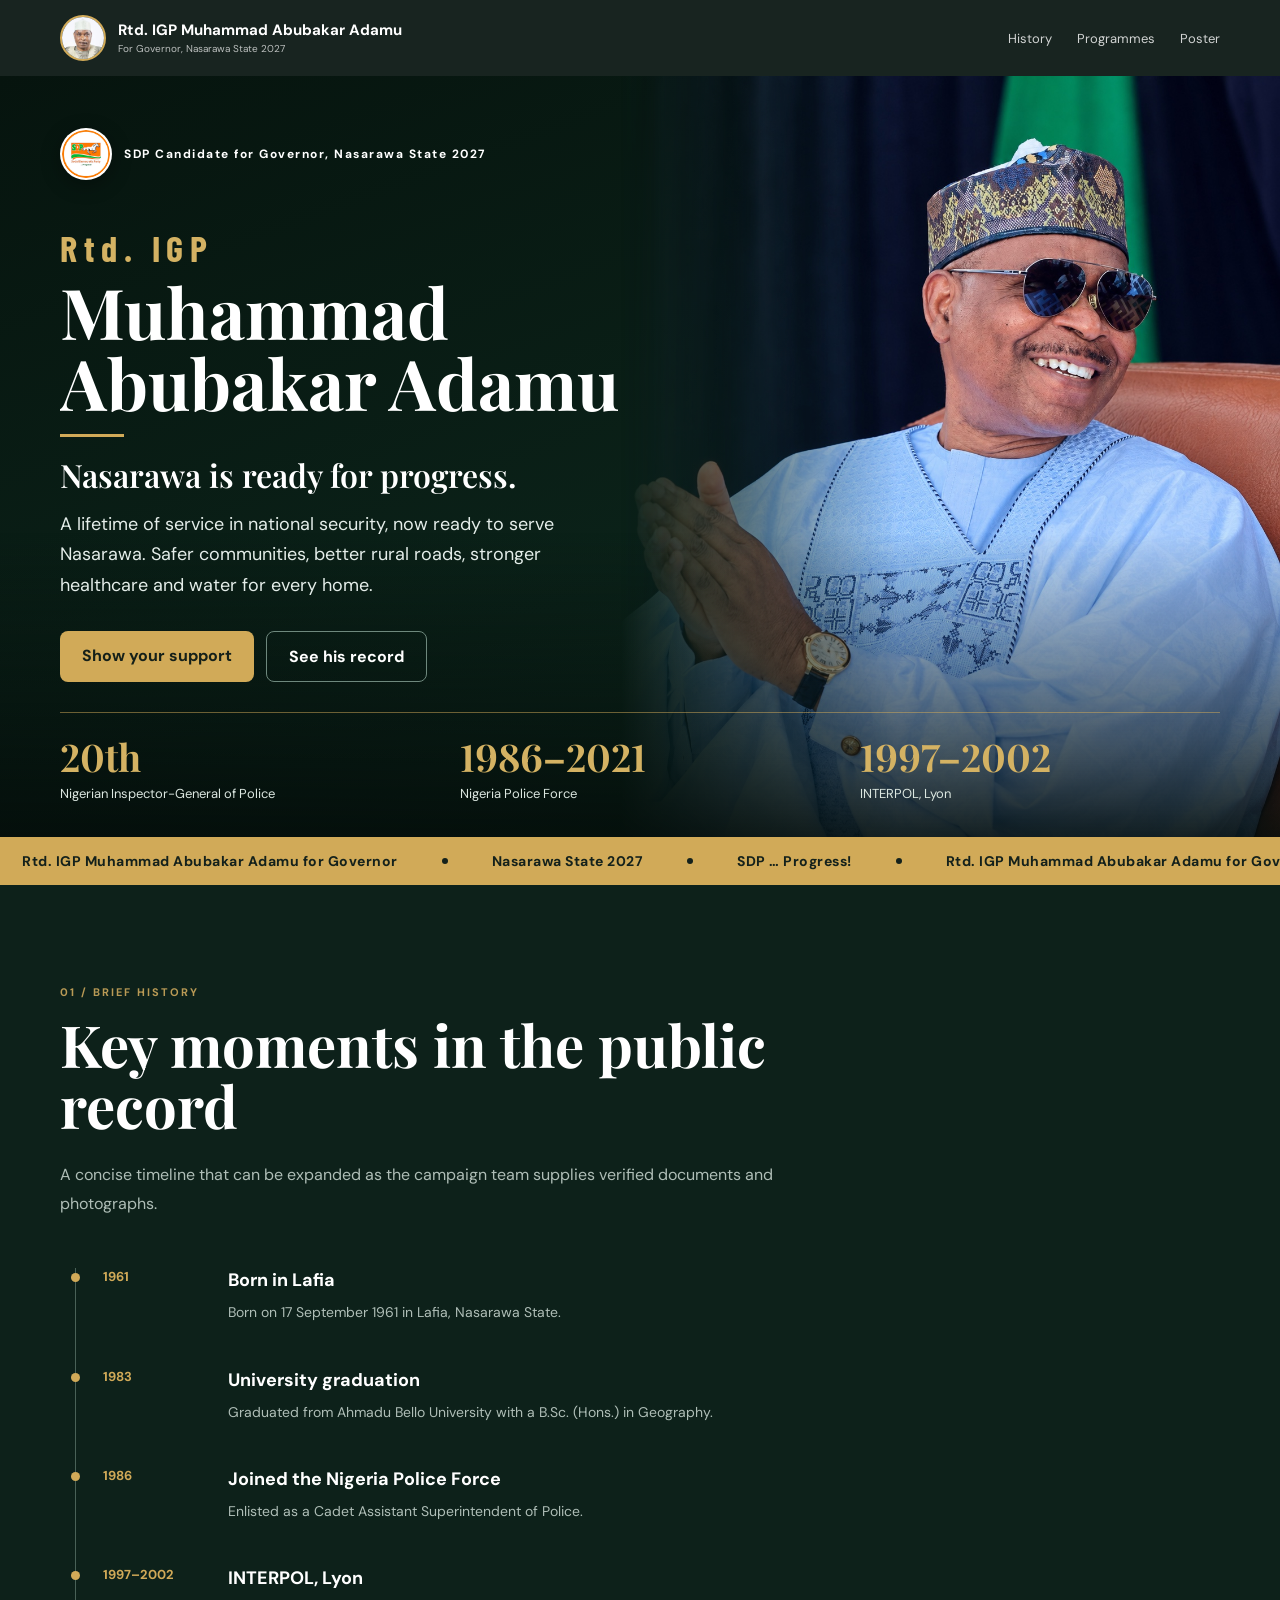
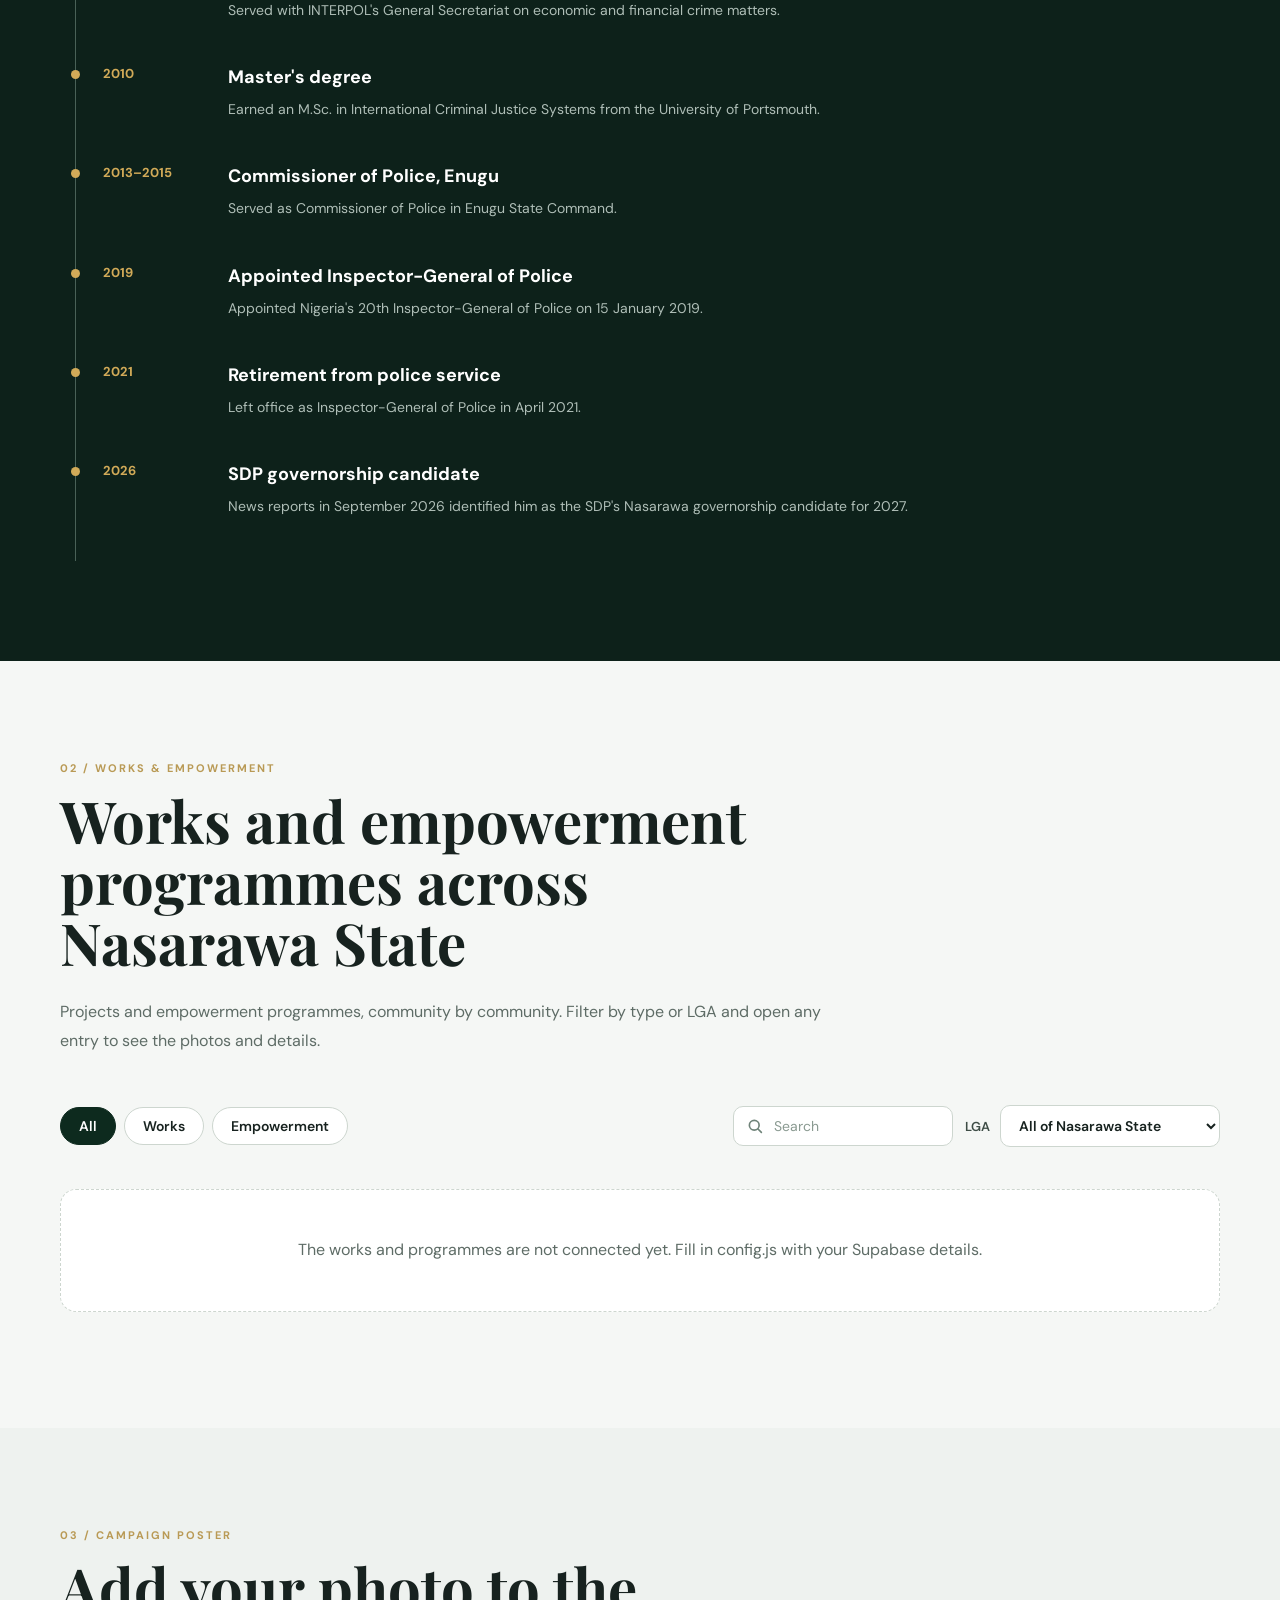
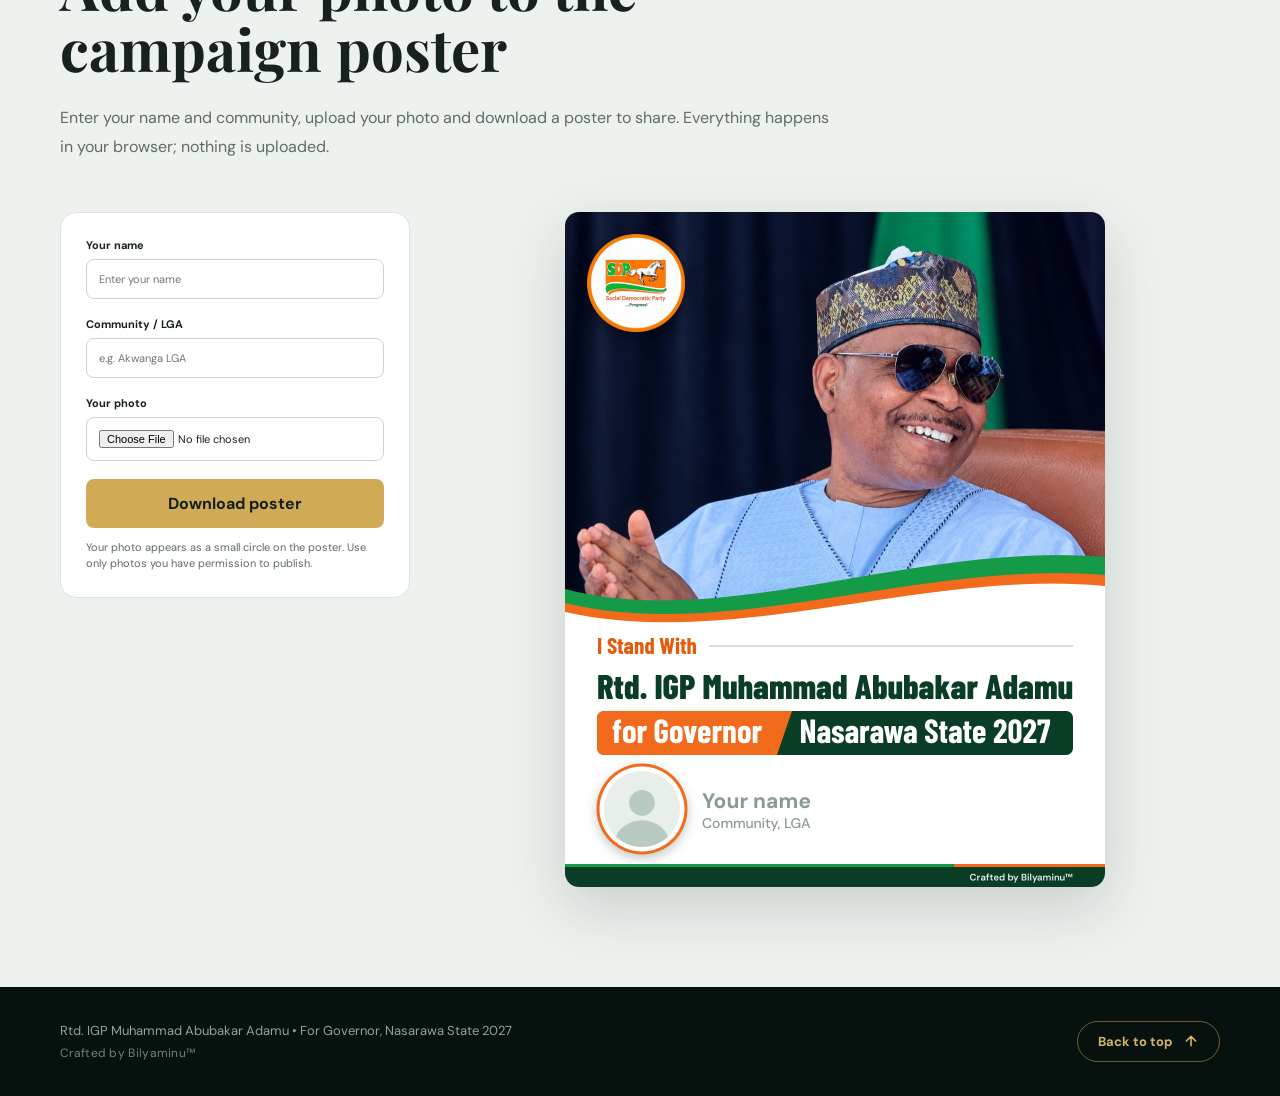
==== public/index.html @ 1c86841a "Build Campaign website for rtd. igp M.A Adamu" ====
<!doctype html>
<html lang="en">
<head>
  <meta charset="utf-8">
  <meta name="viewport" content="width=device-width,initial-scale=1">
  <meta name="description" content="Rtd. IGP Muhammad Abubakar Adamu, former Inspector-General of Police, is the Social Democratic Party's candidate for Governor of Nasarawa State in 2027.">
  <meta name="theme-color" content="#0a1713">
  <title>Rtd. IGP Muhammad Abubakar Adamu | For Governor, Nasarawa 2027</title>
  <link rel="icon" href="favicon.ico" sizes="any">
  <link rel="icon" type="image/png" sizes="32x32" href="favicon-32.png">
  <link rel="icon" type="image/png" sizes="16x16" href="favicon-16.png">
  <link rel="icon" type="image/png" sizes="192x192" href="favicon-192.png">
  <link rel="apple-touch-icon" href="apple-touch-icon.png">
  <script src="js-flag.js?v=20260921b"></script>
  <link rel="stylesheet" href="styles.css?v=20260921b">
</head>
<body id="top">
  <header class="topbar">
    <div class="container nav">
      <a class="brand" href="#home">
        <img class="brand-logo" src="brand-avatar.jpg" alt="Rtd. IGP Muhammad Abubakar Adamu" width="46" height="46">
        <span>Rtd. IGP Muhammad Abubakar Adamu<small>For Governor, Nasarawa State 2027</small></span>
      </a>
      <button class="menu" type="button" aria-label="Open menu" aria-expanded="false">☰</button>
      <nav>
        <a href="#timeline">History</a>
        <a href="#programmes">Programmes</a>
        <a href="#studio">Poster</a>
      </nav>
    </div>
  </header>

  <main id="home">
    <section class="hero">
      <div class="container hero-grid">
        <div class="hero-copy">
          <div class="hero-party"><img src="sdp-logo.png" alt="SDP"> <span>SDP Candidate for Governor, Nasarawa State 2027</span></div>
          <h1 aria-label="Rtd. IGP Muhammad Abubakar Adamu">
            <span class="line" aria-hidden="true"><span class="rank">Rtd. IGP</span></span>
            <span class="line" aria-hidden="true"><span>Muhammad</span></span>
            <span class="line" aria-hidden="true"><span>Abubakar Adamu</span></span>
          </h1>
          <p class="hero-slogan">Nasarawa is ready for progress.</p>
          <p class="hero-lead">A lifetime of service in national security, now ready to serve Nasarawa. Safer communities, better rural roads, stronger healthcare and water for every home.</p>
          <div class="hero-actions">
            <a class="btn primary" href="#studio">Show your support</a>
            <a class="btn ghost" href="#timeline">See his record</a>
          </div>
        </div>
      </div>
      <div class="container">
        <aside class="hero-stats" aria-label="Career at a glance">
          <div><b>20th</b><span>Nigerian Inspector-General of Police</span></div>
          <div><b>1986–2021</b><span>Nigeria Police Force</span></div>
          <div><b>1997–2002</b><span>INTERPOL, Lyon</span></div>
        </aside>
      </div>
    </section>

    <section class="ticker" aria-label="Campaign banner">
      <div class="ticker-track">
        <div class="ticker-group">
          <span>Rtd. IGP Muhammad Abubakar Adamu for Governor</span>
          <span>Nasarawa State 2027</span>
          <span>SDP … Progress!</span>
        </div>
      </div>
    </section>

    <section id="timeline" class="section dark">
      <div class="container">
        <div class="section-kicker reveal">01 / BRIEF HISTORY</div>
        <div class="section-head reveal">
          <h2>Key moments in the public record</h2>
          <p>A concise timeline that can be expanded as the campaign team supplies verified documents and photographs.</p>
        </div>
        <div class="timeline">
          <article class="reveal"><b>1961</b><div><h3>Born in Lafia</h3><p>Born on 17 September 1961 in Lafia, Nasarawa State.</p></div></article>
          <article class="reveal"><b>1983</b><div><h3>University graduation</h3><p>Graduated from Ahmadu Bello University with a B.Sc. (Hons.) in Geography.</p></div></article>
          <article class="reveal"><b>1986</b><div><h3>Joined the Nigeria Police Force</h3><p>Enlisted as a Cadet Assistant Superintendent of Police.</p></div></article>
          <article class="reveal"><b>1997–2002</b><div><h3>INTERPOL, Lyon</h3><p>Served with INTERPOL's General Secretariat on economic and financial crime matters.</p></div></article>
          <article class="reveal"><b>2010</b><div><h3>Master's degree</h3><p>Earned an M.Sc. in International Criminal Justice Systems from the University of Portsmouth.</p></div></article>
          <article class="reveal"><b>2013–2015</b><div><h3>Commissioner of Police, Enugu</h3><p>Served as Commissioner of Police in Enugu State Command.</p></div></article>
          <article class="reveal"><b>2019</b><div><h3>Appointed Inspector-General of Police</h3><p>Appointed Nigeria's 20th Inspector-General of Police on 15 January 2019.</p></div></article>
          <article class="reveal"><b>2021</b><div><h3>Retirement from police service</h3><p>Left office as Inspector-General of Police in April 2021.</p></div></article>
          <article class="reveal"><b>2026</b><div><h3>SDP governorship candidate</h3><p>News reports in September 2026 identified him as the SDP's Nasarawa governorship candidate for 2027.</p></div></article>
        </div>
      </div>
    </section>

    <section id="programmes" class="section">
      <div class="container">
        <div class="section-kicker reveal">02 / WORKS &amp; EMPOWERMENT</div>
        <div class="section-head reveal">
          <h2>Works and empowerment programmes across Nasarawa State</h2>
          <p>Projects and empowerment programmes, community by community. Filter by type or LGA and open any entry to see the photos and details.</p>
        </div>

        <div class="prog-summary" id="progSummary" hidden>
          <div><b data-count="0" id="sumTotal">0</b><span>Works and programmes</span></div>
          <div><b data-count="0" id="sumLgas">0</b><span>LGAs reached, of 13</span></div>
          <div id="sumPeopleWrap"><b data-count="0" id="sumPeople">0</b><span>Beneficiaries</span></div>
        </div>

        <div class="prog-toolbar" id="progToolbar">
          <div class="chips" role="group" aria-label="Filter by type">
            <button type="button" class="chip" data-type="" aria-pressed="true">All</button>
            <button type="button" class="chip" data-type="work" aria-pressed="false">Works</button>
            <button type="button" class="chip" data-type="empowerment" aria-pressed="false">Empowerment</button>
          </div>
          <div class="prog-filters">
            <label class="prog-search">
              <span class="sr-only">Search works and programmes</span>
              <svg viewBox="0 0 24 24" width="18" height="18" aria-hidden="true" focusable="false"><circle cx="11" cy="11" r="6.5" fill="none" stroke="currentColor" stroke-width="2.2"/><path d="M16 16l4.5 4.5" stroke="currentColor" stroke-width="2.2" stroke-linecap="round"/></svg>
              <input type="search" id="progSearch" placeholder="Search" maxlength="60" autocomplete="off">
            </label>
            <label class="lga-filter">LGA
              <select id="progLga"><option value="">All of Nasarawa State</option></select>
            </label>
          </div>
        </div>
        <p class="prog-count" id="progCount" aria-live="polite"></p>

        <div class="prog-grid" id="progGrid" aria-live="polite"></div>
        <p class="prog-empty" id="progEmpty" hidden></p>
        <nav class="pager" id="progPager" aria-label="Pages of works and programmes" hidden></nav>
      </div>
    </section>

    <dialog id="progDialog" class="prog-dialog" aria-labelledby="dlgTitle">
      <div class="dlg-topbar">
        <button type="button" class="dlg-close" id="dlgClose" aria-label="Close">
          <svg viewBox="0 0 24 24" width="18" height="18" aria-hidden="true" focusable="false"><path d="M6 6l12 12M18 6L6 18" fill="none" stroke="currentColor" stroke-width="2.4" stroke-linecap="round"/></svg>
        </button>
      </div>
      <div class="dlg-body">
        <div class="dlg-gallery" id="dlgGallery">
          <div class="dlg-stage" id="dlgStage">
            <img class="dlg-bg" id="dlgBg" alt="" aria-hidden="true">
            <img class="dlg-main" id="dlgMain" alt="">
            <button type="button" class="dlg-nav dlg-prev" id="dlgPrev" aria-label="Previous photo">
              <svg viewBox="0 0 24 24" width="20" height="20" aria-hidden="true" focusable="false"><path d="M15 5l-7 7 7 7" fill="none" stroke="currentColor" stroke-width="2.4" stroke-linecap="round" stroke-linejoin="round"/></svg>
            </button>
            <button type="button" class="dlg-nav dlg-next" id="dlgNext" aria-label="Next photo">
              <svg viewBox="0 0 24 24" width="20" height="20" aria-hidden="true" focusable="false"><path d="M9 5l7 7-7 7" fill="none" stroke="currentColor" stroke-width="2.4" stroke-linecap="round" stroke-linejoin="round"/></svg>
            </button>
            <span class="dlg-count" id="dlgCount"></span>
          </div>
          <div class="dlg-thumbs" id="dlgThumbs"></div>
        </div>
        <div class="dlg-info">
          <div class="dlg-scroll">
            <div class="dlg-badges" id="dlgBadges"></div>
            <h3 id="dlgTitle"></h3>
            <dl class="dlg-facts" id="dlgFacts"></dl>
            <div class="dlg-desc" id="dlgDesc"></div>
          </div>
          <div class="dlg-foot" id="dlgFoot" hidden>
            <a class="btn dark" id="dlgSource" href="#" target="_blank" rel="noopener noreferrer">View reference</a>
          </div>
        </div>
      </div>
    </dialog>

    <section id="studio" class="section studio">
      <div class="container">
        <div class="section-kicker reveal">03 / CAMPAIGN POSTER</div>
        <div class="section-head reveal">
          <h2>Add your photo to the campaign poster</h2>
          <p>Enter your name and community, upload your photo and download a poster to share. Everything happens in your browser; nothing is uploaded.</p>
        </div>
        <div class="studio-grid">
          <div class="studio-controls reveal">
            <label for="supporterName">Your name<input id="supporterName" maxlength="40" placeholder="Enter your name" autocomplete="name"></label>
            <label for="supporterArea">Community / LGA<input id="supporterArea" maxlength="40" placeholder="e.g. Akwanga LGA"></label>
            <label for="supporterPhoto">Your photo<input id="supporterPhoto" type="file" accept="image/*"></label>
            <button id="downloadCard" class="btn primary full" type="button">Download poster</button>
            <p class="tiny">Your photo appears as a small circle on the poster. Use only photos you have permission to publish.</p>
          </div>
          <div class="canvas-shell reveal"><canvas id="poster" width="1080" height="1350" role="img" aria-label="Campaign poster preview for Rtd. IGP Muhammad Abubakar Adamu, for Governor Nasarawa State 2027"></canvas></div>
        </div>
      </div>
    </section>
  </main>

  <footer class="site-footer">
    <div class="container footer-inner">
      <div class="footer-text">
        <p>Rtd. IGP Muhammad Abubakar Adamu • For Governor, Nasarawa State 2027</p>
        <p class="credit">Crafted by Bilyaminu™</p>
      </div>
      <a class="to-top" href="#top">
        <span>Back to top</span>
        <svg viewBox="0 0 24 24" width="16" height="16" aria-hidden="true" focusable="false"><path d="M12 19V5M5 12l7-7 7 7" fill="none" stroke="currentColor" stroke-width="2.4" stroke-linecap="round" stroke-linejoin="round"/></svg>
      </a>
    </div>
  </footer>
  <script src="poster-assets.js?v=20260921b"></script>
  <script src="script.js?v=20260921b"></script>
  <script src="config.js"></script>
  <script src="vendor/supabase.js?v=2116"></script>
  <script src="site-data.js?v=20260921b"></script>
  <script src="db.js?v=20260921b"></script>
  <script src="programmes.js?v=20260921b"></script>
</body>
</html>
---- public/styles.css ----
/* Fonts (self-hosted so the site and the poster canvas work offline) */
@font-face{font-family:"DM Sans";font-style:normal;font-weight:400;font-display:swap;src:url(fonts/dm-sans-latin-400-normal.woff2) format("woff2")}
@font-face{font-family:"DM Sans";font-style:normal;font-weight:500;font-display:swap;src:url(fonts/dm-sans-latin-500-normal.woff2) format("woff2")}
@font-face{font-family:"DM Sans";font-style:normal;font-weight:600;font-display:swap;src:url(fonts/dm-sans-latin-600-normal.woff2) format("woff2")}
@font-face{font-family:"DM Sans";font-style:normal;font-weight:700;font-display:swap;src:url(fonts/dm-sans-latin-700-normal.woff2) format("woff2")}
@font-face{font-family:"Playfair Display";font-style:normal;font-weight:600;font-display:swap;src:url(fonts/playfair-display-latin-600-normal.woff2) format("woff2")}
@font-face{font-family:"Playfair Display";font-style:normal;font-weight:700;font-display:swap;src:url(fonts/playfair-display-latin-700-normal.woff2) format("woff2")}
@font-face{font-family:"Barlow Condensed";font-style:normal;font-weight:600;font-display:swap;src:url(fonts/barlow-condensed-latin-600-normal.woff2) format("woff2")}
@font-face{font-family:"Barlow Condensed";font-style:normal;font-weight:700;font-display:swap;src:url(fonts/barlow-condensed-latin-700-normal.woff2) format("woff2")}
@font-face{font-family:"Barlow Condensed";font-style:normal;font-weight:800;font-display:swap;src:url(fonts/barlow-condensed-latin-800-normal.woff2) format("woff2")}

*{box-sizing:border-box}
[hidden]{display:none!important}
html{scroll-behavior:smooth}
body{margin:0;font-family:"DM Sans",system-ui,-apple-system,"Segoe UI",Arial,sans-serif;color:#17221f;background:#f5f7f5}
a{text-decoration:none;color:inherit}
:focus-visible{outline:3px solid #d1aa58;outline-offset:3px}
.container{width:min(1160px,92%);margin:auto}

/* Top bar */
.topbar{position:sticky;top:0;z-index:20;background:rgba(10,23,19,.94);backdrop-filter:blur(16px);color:#fff;transition:box-shadow .3s}
.topbar.scrolled{box-shadow:0 8px 30px rgba(0,0,0,.28)}
.nav{height:76px;display:flex;align-items:center;justify-content:space-between;transition:height .3s}
.topbar.scrolled .nav{height:64px}
.brand{display:flex;gap:12px;align-items:center;font-weight:700;min-width:0}
.brand span{font-size:15px;line-height:1.25}
.brand small{display:block;font-weight:400;opacity:.7;font-size:10px;margin-top:3px}
.brand-logo{flex:none;width:46px;height:46px;object-fit:cover;border-radius:50%;background:#fff;border:2px solid #d1aa58;transition:transform .35s cubic-bezier(.3,1.5,.5,1)}
.brand:hover .brand-logo{transform:scale(1.08) rotate(-3deg)}
.nav nav{display:flex;gap:25px;font-size:13px}
.nav nav a{position:relative;opacity:.8;padding:6px 0;transition:opacity .2s}
.nav nav a:hover{opacity:1}
.nav nav a:after{content:"";position:absolute;left:0;right:0;bottom:0;height:2px;background:#d1aa58;transform:scaleX(0);transform-origin:left;transition:transform .3s cubic-bezier(.2,.7,.2,1)}
.nav nav a:hover:after{transform:scaleX(1)}
.menu{display:none;background:none;border:0;color:#fff;font-size:24px;cursor:pointer}

/* Hero: candidate photo as background, faded into the dark green on the left */
.hero{min-height:720px;display:flex;flex-direction:column;justify-content:space-between;color:#fff;position:relative;overflow:hidden;background:linear-gradient(160deg,#06140e 0%,#0b2219 60%,#0f3024 100%)}
.hero:before{content:"";position:absolute;top:0;right:0;height:100%;aspect-ratio:1168/1346;background:url("candidate.jpg") center top/cover no-repeat;-webkit-mask-image:linear-gradient(90deg,transparent 0%,#000 42%);mask-image:linear-gradient(90deg,transparent 0%,#000 42%);transform-origin:right center;animation:heroPhoto 1.6s cubic-bezier(.2,.7,.2,1) both}
.hero:after{content:"";position:absolute;inset:0;background:linear-gradient(0deg,rgba(4,13,10,.9) 0%,rgba(4,13,10,0) 40%);pointer-events:none}
.hero-grid{display:flex;align-items:center;flex:1;padding:52px 0 30px;position:relative;z-index:2}
.hero-copy{max-width:680px}
.section-kicker{font-size:11px;letter-spacing:2px;font-weight:700;color:#b99a55}
.hero-party{display:flex;align-items:center;gap:12px;font-size:12px;letter-spacing:1.5px;font-weight:700;color:#fff;animation:fadeUp .8s cubic-bezier(.2,.7,.2,1) .1s both}
.hero-party img{width:52px;height:52px;object-fit:contain;background:#fff;border-radius:50%;padding:2px;box-shadow:0 5px 20px #0005}
.hero h1{font-family:"Playfair Display",Georgia,serif;font-weight:700;font-size:clamp(46px,5.6vw,70px);line-height:1.02;margin:18px 0 16px}
.hero h1 .line{display:block;overflow:hidden;padding-bottom:.1em;margin-bottom:-.1em}
.hero h1 .line>span{display:inline-block;animation:rise 1s cubic-bezier(.2,.7,.2,1) both}
.hero h1 .line:nth-child(1)>span{animation-delay:.25s}
.hero h1 .line:nth-child(2)>span{animation-delay:.4s}
.hero h1 .line:nth-child(3)>span{animation-delay:.55s}
.hero h1 .rank{font-family:"Barlow Condensed","Arial Narrow",sans-serif;font-weight:700;font-size:.52em;letter-spacing:.18em;line-height:1.5;color:#d4b263}
.hero-slogan{position:relative;margin:0 0 14px;padding-top:22px;font-family:"Playfair Display",Georgia,serif;font-weight:600;font-size:clamp(24px,2.8vw,32px);line-height:1.2;color:#fff;animation:fadeUp .9s cubic-bezier(.2,.7,.2,1) .85s both}
.hero-slogan:before{content:"";position:absolute;left:0;top:0;width:64px;height:3px;background:#d1aa58;transform-origin:left;animation:draw .9s cubic-bezier(.2,.7,.2,1) 1s both}
.hero-lead{font-size:18px;line-height:1.7;max-width:560px;margin:0;color:#e4ede9;animation:fadeUp .9s cubic-bezier(.2,.7,.2,1) 1s both}
.hero-actions{display:flex;gap:12px;margin:30px 0 0;animation:fadeUp .9s cubic-bezier(.2,.7,.2,1) 1.15s both}
.hero-stats{position:relative;z-index:2;display:grid;grid-template-columns:repeat(3,1fr);gap:40px;padding:26px 0 34px}
.hero-stats:before{content:"";position:absolute;left:0;right:0;top:0;height:1px;background:rgba(209,170,88,.5);transform-origin:left;animation:draw 1.4s cubic-bezier(.2,.7,.2,1) 1.2s both}
.hero-stats>div{animation:fadeUp .8s cubic-bezier(.2,.7,.2,1) both}
.hero-stats>div:nth-child(1){animation-delay:1.4s}
.hero-stats>div:nth-child(2){animation-delay:1.52s}
.hero-stats>div:nth-child(3){animation-delay:1.64s}
.hero-stats b{display:block;font-family:"Playfair Display",Georgia,serif;font-variant-numeric:lining-nums;font-size:clamp(26px,3vw,38px);line-height:1;color:#d4b263}
.hero-stats span{display:block;margin-top:8px;font-size:13px;line-height:1.5;color:#dbe6e0}

@keyframes rise{from{transform:translateY(110%)}to{transform:none}}
@keyframes fadeUp{from{opacity:0;transform:translateY(18px)}to{opacity:1;transform:none}}
@keyframes draw{from{transform:scaleX(0)}to{transform:scaleX(1)}}
@keyframes heroPhoto{from{opacity:0;transform:translateX(48px) scale(1.06)}to{opacity:1;transform:none}}
@keyframes marquee{to{transform:translateX(-50%)}}

.btn{border:0;border-radius:8px;padding:14px 22px;font:inherit;font-weight:700;cursor:pointer;display:inline-block;transition:transform .25s cubic-bezier(.2,.7,.2,1),box-shadow .25s,background-color .25s,border-color .25s}
.btn:hover{transform:translateY(-3px)}
.btn:active{transform:none}
.primary{background:#d1aa58;color:#152019}
.primary:hover{background:#e0bd6c;box-shadow:0 12px 26px rgba(209,170,88,.35)}
.ghost{border:1px solid #6e887d;color:#fff}
.ghost:hover{background:rgba(255,255,255,.1);border-color:#fff}

/* Ticker: scrolling campaign banner */
.ticker{background:#d1aa58;color:#14211b;font-size:14px;font-weight:700;letter-spacing:.5px;overflow:hidden}
.ticker-track{display:flex;width:max-content;animation:marquee 50s linear infinite}
.ticker:hover .ticker-track{animation-play-state:paused}
.ticker-group{display:flex;flex:none;padding:15px 0}
.ticker-group span{display:flex;align-items:center;white-space:nowrap;padding:0 22px}
.ticker-group span:after{content:"";width:6px;height:6px;margin-left:44px;border-radius:50%;background:#14211b}

/* Sections */
.section{padding:100px 0}
.section h2{font-family:"Playfair Display",Georgia,serif;font-size:clamp(34px,5vw,58px);line-height:1.05;margin:15px 0 25px}
.section p{line-height:1.8;color:#5e6c66}
.section-head{max-width:780px;margin-bottom:50px}

/* Scroll reveal (only when JS is running) */
.js .reveal{opacity:0;transform:translateY(26px);transition:opacity .8s cubic-bezier(.2,.7,.2,1),transform .8s cubic-bezier(.2,.7,.2,1);transition-delay:var(--d,0s)}
.js .reveal.in{opacity:1;transform:none}

/* Timeline */
.dark{background:#0d211a;color:#fff}
.dark p{color:#afbeb7}
.timeline{position:relative;margin-left:15px}
.timeline:before{content:"";position:absolute;left:0;top:0;bottom:0;width:1px;background:#496157}
.js .timeline:before{transform:scaleY(0);transform-origin:top;transition:transform 2.2s cubic-bezier(.3,.6,.2,1)}
.js .timeline.in:before{transform:scaleY(1)}
.timeline article{display:grid;grid-template-columns:100px 1fr;gap:25px;padding:0 0 42px 28px;position:relative}
.timeline article:before{content:"";position:absolute;width:9px;height:9px;background:#d1aa58;border-radius:50%;left:-4px;top:5px}
.js .timeline article.reveal{transform:translateX(-20px)}
.js .timeline article.reveal:before{transform:scale(0);transition:transform .5s cubic-bezier(.3,1.7,.5,1) .1s}
.js .timeline article.reveal.in{transform:none}
.js .timeline article.reveal.in:before{transform:scale(1)}
.timeline b{color:#d1aa58;font-size:13px}
.timeline h3{margin:0 0 8px;font-size:18px}
.timeline p{margin:0;font-size:14px}

/* Works & empowerment programmes */
.btn.dark{background:#0d2a1e;color:#fff}
.btn.dark:hover{background:#12402d;box-shadow:0 12px 26px rgba(13,42,30,.25)}
.btn:disabled{opacity:.6;cursor:default;transform:none}

.prog-summary{display:grid;grid-template-columns:repeat(3,1fr);gap:1px;margin-bottom:34px;background:#d9e0da;border:1px solid #d9e0da;border-radius:16px;overflow:hidden}
.prog-summary>div{background:#fff;padding:22px 26px}
.prog-summary b{display:block;font-family:"Playfair Display",Georgia,serif;font-variant-numeric:lining-nums;font-size:clamp(30px,4vw,44px);line-height:1;color:#0d2a1e}
.prog-summary span{display:block;margin-top:8px;font-size:13px;color:#5e6c66}

.prog-toolbar{display:flex;flex-wrap:wrap;gap:16px;align-items:center;justify-content:space-between;margin-bottom:26px}
.chips{display:flex;gap:8px;flex-wrap:wrap}
.chip{border:1px solid #cdd6cf;background:#fff;color:#17221f;border-radius:999px;padding:9px 18px;font:inherit;font-size:14px;font-weight:600;cursor:pointer;transition:background-color .2s,color .2s,border-color .2s,transform .2s}
.chip:hover{border-color:#0d2a1e;transform:translateY(-1px)}
.chip[aria-pressed="true"]{background:#0d2a1e;border-color:#0d2a1e;color:#fff}
.lga-filter{display:flex;align-items:center;gap:10px;font-size:13px;font-weight:600;color:#3e4d46}
.lga-filter select{padding:10px 14px;border:1px solid #cdd6cf;border-radius:10px;background:#fff;font:inherit;font-size:14px;color:#17221f;min-width:220px}

.prog-grid{display:grid;grid-template-columns:repeat(3,1fr);gap:20px}
.prog-card{position:relative;display:flex;flex-direction:column;background:#fff;border:1px solid #e1e5e1;border-radius:18px;overflow:hidden;transition:transform .35s cubic-bezier(.2,.7,.2,1),box-shadow .35s,border-color .35s}
.prog-card:hover,.prog-card:focus-within{transform:translateY(-6px);box-shadow:0 24px 50px rgba(23,34,31,.13);border-color:#d8c48e}
.prog-cover{position:relative;aspect-ratio:4/3;overflow:hidden;background:#12261e}
.prog-cover img{width:100%;height:100%;object-fit:cover;display:block;transition:transform .8s cubic-bezier(.2,.7,.2,1)}
.prog-card:hover .prog-cover img{transform:scale(1.06)}
.prog-cover.no-photo{display:flex;align-items:center;justify-content:center;background:linear-gradient(135deg,#0b2219,#1c4a36)}
.prog-cover.no-photo>span:first-child{font-family:"Playfair Display",Georgia,serif;font-size:22px;color:#d4b263;padding:0 20px;text-align:center}
.badge{display:inline-block;padding:5px 11px;border-radius:999px;font-size:11px;font-weight:700;letter-spacing:.3px}
.prog-cover .badge{position:absolute;left:14px;top:14px}
.badge-work{background:#0d2a1e;color:#fff}
.badge-empowerment{background:#d1aa58;color:#152019}
.badge-plain{background:#e8eee9;color:#3e4d46}
.photo-count{position:absolute;right:14px;bottom:14px;padding:4px 10px;border-radius:999px;background:rgba(4,13,10,.72);color:#fff;font-size:11px;font-weight:600}
.prog-body{display:flex;flex-direction:column;gap:8px;padding:20px 22px 24px;flex:1}
.prog-place{margin:0;font-size:12px;font-weight:700;letter-spacing:.4px;color:#9a762d}
.prog-body h3{margin:0;font-family:"Playfair Display",Georgia,serif;font-size:22px;line-height:1.2}
.prog-open{all:unset;cursor:pointer}
.prog-open:after{content:"";position:absolute;inset:0}
.prog-open:focus-visible{outline:3px solid #d1aa58;outline-offset:6px;border-radius:4px}
.prog-excerpt{margin:0;font-size:14px;line-height:1.65;color:#5e6c66;display:-webkit-box;-webkit-line-clamp:3;-webkit-box-orient:vertical;overflow:hidden}
.prog-facts{margin:auto 0 0;padding-top:6px;font-size:12px;font-weight:600;color:#3e4d46}
.prog-empty{padding:46px 20px;text-align:center;border:1px dashed #cdd6cf;border-radius:16px;background:#fff;color:#5e6c66}
.prog-filters{display:flex;flex-wrap:wrap;gap:12px;align-items:center}
.prog-search{position:relative;display:block}
.prog-search svg{position:absolute;left:13px;top:50%;transform:translateY(-50%);color:#6f8379;pointer-events:none}
.prog-search input{width:220px;padding:10px 14px 10px 40px;border:1px solid #cdd6cf;border-radius:10px;background:#fff;font:inherit;font-size:14px;color:#17221f}
.prog-search input::placeholder{color:#8a9a91}
.prog-search input:focus,.lga-filter select:focus{outline:3px solid rgba(209,170,88,.5);outline-offset:0;border-color:#0d2a1e}
.prog-count{margin:0 0 16px;font-size:13px;font-weight:600;color:#5e6c66}
.prog-count[hidden]{display:none}
.prog-grid{transition:opacity .25s}
.prog-grid.is-loading{opacity:.45}
.prog-toolbar{scroll-margin-top:90px}
.sr-only{position:absolute;width:1px;height:1px;margin:-1px;padding:0;overflow:hidden;clip:rect(0,0,0,0);white-space:nowrap;border:0}

.pager{display:flex;flex-wrap:wrap;justify-content:center;align-items:center;gap:8px;margin-top:34px}
.pager[hidden]{display:none}
.pg{min-width:42px;height:42px;padding:0 14px;border:1px solid #cdd6cf;border-radius:999px;background:#fff;color:#17221f;font:inherit;font-size:14px;font-weight:700;cursor:pointer;transition:background-color .2s,color .2s,border-color .2s,transform .2s}
.pg:hover:not(:disabled){border-color:#0d2a1e;transform:translateY(-2px)}
.pg:disabled{opacity:.4;cursor:default}
.pg.is-current{background:#0d2a1e;border-color:#0d2a1e;color:#fff}
.pg-gap{padding:0 4px;color:#8a9a91;font-weight:700}
.pg-status{display:none;padding:0 8px;font-size:13px;font-weight:700;color:#3e4d46}

/* Card cue */
.prog-cta{display:inline-flex;align-items:center;gap:8px;margin-top:6px;font-size:13px;font-weight:700;color:#0d2a1e}
.prog-cta:after{content:"→";transition:transform .3s cubic-bezier(.3,1.6,.5,1)}
.prog-card:hover .prog-cta:after,.prog-card:focus-within .prog-cta:after{transform:translateX(5px)}
.prog-facts{margin-top:auto}

/* Detail viewer */
html.dlg-open{overflow:hidden}
.prog-dialog{border:0;padding:0;border-radius:24px;width:min(1120px,94vw);max-width:none;height:min(760px,90vh);height:min(760px,90dvh);max-height:none;overflow:hidden;background:#fff;color:#17221f;box-shadow:0 40px 100px rgba(0,0,0,.5)}
.prog-dialog::backdrop{background:rgba(3,10,7,.78);backdrop-filter:blur(5px)}
.prog-dialog[open]{animation:dialogIn .45s cubic-bezier(.2,.7,.2,1)}
.prog-dialog[open]::backdrop{animation:fadeIn .4s ease}
@keyframes dialogIn{from{opacity:0;transform:translateY(24px) scale(.97)}to{opacity:1;transform:none}}
@keyframes sheetIn{from{opacity:0;transform:translateY(60px)}to{opacity:1;transform:none}}
@keyframes fadeIn{from{opacity:0}to{opacity:1}}

.dlg-topbar{position:sticky;top:0;height:0;z-index:6}
.dlg-close{position:absolute;top:14px;right:14px;width:42px;height:42px;display:flex;align-items:center;justify-content:center;border:0;border-radius:50%;background:rgba(4,13,10,.72);color:#fff;cursor:pointer;transition:transform .3s cubic-bezier(.3,1.6,.5,1),background-color .2s}
.dlg-close:hover{background:#0d2a1e;transform:rotate(90deg)}
.dlg-body{display:grid;grid-template-columns:minmax(0,1.25fr) minmax(0,1fr);height:100%}

.dlg-gallery{display:flex;flex-direction:column;min-height:0;background:#07120f}
.dlg-stage{position:relative;flex:1;min-height:0;overflow:hidden;background:#0b1a13}
.dlg-bg{position:absolute;left:-8%;top:-8%;width:116%;height:116%;object-fit:cover;filter:blur(28px) brightness(.55) saturate(1.15)}
.dlg-main{position:absolute;inset:0;width:100%;height:100%;object-fit:contain;transition:opacity .35s ease}
.dlg-main.swap{opacity:0}
.dlg-nav{position:absolute;top:50%;width:44px;height:44px;display:flex;align-items:center;justify-content:center;border:0;border-radius:50%;background:rgba(4,13,10,.62);color:#fff;cursor:pointer;transform:translateY(-50%);transition:background-color .2s,color .2s,transform .25s cubic-bezier(.3,1.6,.5,1)}
.dlg-nav:hover{background:#d1aa58;color:#152019;transform:translateY(-50%) scale(1.08)}
.dlg-prev{left:14px}
.dlg-next{right:14px}
.dlg-count{position:absolute;left:14px;top:14px;padding:5px 12px;border-radius:999px;background:rgba(4,13,10,.68);color:#fff;font-size:12px;font-weight:700;letter-spacing:.3px}
.dlg-thumbs{display:flex;gap:8px;padding:12px 14px;overflow-x:auto;background:#07120f;scrollbar-width:thin;scrollbar-color:#2a4438 transparent}
.dlg-thumbs button{flex:none;width:76px;height:56px;padding:0;border:2px solid transparent;border-radius:9px;overflow:hidden;cursor:pointer;opacity:.55;background:none;transition:opacity .2s,border-color .2s,transform .2s}
.dlg-thumbs button:hover{opacity:.9;transform:translateY(-2px)}
.dlg-thumbs button.is-active{opacity:1;border-color:#d1aa58}
.dlg-thumbs img{width:100%;height:100%;object-fit:cover;display:block}

.dlg-info{display:flex;flex-direction:column;min-height:0;min-width:0}
.dlg-scroll{flex:1;min-height:0;overflow-y:auto;overscroll-behavior:contain;padding:36px 38px 28px}
.dlg-badges{display:flex;gap:8px;flex-wrap:wrap;margin-right:52px}
.dlg-info h3{margin:16px 0 22px;font-family:"Playfair Display",Georgia,serif;font-size:clamp(22px,2.2vw,30px);line-height:1.22}
.dlg-facts{display:grid;grid-template-columns:repeat(auto-fit,minmax(128px,1fr));gap:10px;margin:0 0 26px}
.dlg-facts>div{padding:12px 15px;border:1px solid #e3e9e5;border-radius:12px;background:#f4f7f5}
.dlg-facts dt{margin:0 0 3px;font-size:12px;font-weight:600;color:#9a762d}
.dlg-facts dd{margin:0;font-size:14.5px;font-weight:700;line-height:1.35;color:#17221f}
.dlg-desc p{margin:0 0 1.1em;font-size:15.5px;line-height:1.8;color:#3e4d46;white-space:pre-line}
.dlg-desc p:first-child{font-size:16.5px;color:#26362f}
.dlg-desc p:last-child{margin-bottom:0}
.dlg-foot{padding:16px 38px;border-top:1px solid #e6ebe7;background:#fff}
.dlg-foot[hidden]{display:none}

.prog-dialog.no-gallery{width:min(700px,94vw);height:fit-content;max-height:90vh;max-height:90dvh;overflow-y:auto}
.prog-dialog.no-gallery .dlg-body{grid-template-columns:minmax(0,1fr);height:auto}
.prog-dialog.no-gallery .dlg-gallery{display:none}
.prog-dialog.no-gallery .dlg-info{border-top:6px solid #d1aa58}
.prog-dialog.no-gallery .dlg-scroll{overflow:visible}
.prog-dialog.no-gallery .dlg-foot{position:sticky;bottom:0}

/* Poster studio */
.studio{background:#eef2ef}
.studio-grid{display:grid;grid-template-columns:350px 1fr;gap:40px;align-items:start}
.studio-controls{background:#fff;padding:25px;border-radius:16px;border:1px solid #dce3dd}
.studio-controls label{display:block;font-size:11px;font-weight:700;margin-bottom:18px}
.studio-controls input{width:100%;padding:12px;margin-top:7px;border:1px solid #ccd5cf;border-radius:8px;font:inherit;font-weight:400;background:#fff}
.full{width:100%}
.tiny{font-size:11px!important;line-height:1.5!important;margin-bottom:0}
.canvas-shell{display:flex;justify-content:center}
.canvas-shell canvas{width:min(540px,100%);height:auto;background:#fff;box-shadow:0 20px 60px #24352d30;border-radius:14px}

/* Footer */
.site-footer{background:#07120f;color:#91a39a;padding:34px 0;font-size:13px}
.footer-inner{display:flex;align-items:center;justify-content:space-between;gap:24px;flex-wrap:wrap}
.footer-text p{margin:0}
.footer-text .credit{margin-top:6px;font-size:12px;color:#6f8379;letter-spacing:.3px}
.to-top{display:inline-flex;align-items:center;gap:10px;padding:11px 20px;border:1px solid rgba(209,170,88,.5);border-radius:999px;color:#d4b263;font-weight:700;font-size:13px;transition:background-color .25s,color .25s,border-color .25s,transform .25s}
.to-top svg{transition:transform .3s cubic-bezier(.3,1.6,.5,1)}
.to-top:hover{background:#d1aa58;border-color:#d1aa58;color:#152019;transform:translateY(-2px)}
.to-top:hover svg{transform:translateY(-3px)}

@media(max-width:800px){
  .nav nav{display:none;position:absolute;top:76px;left:0;right:0;background:#0a1713;padding:20px;flex-direction:column}
  .nav nav.open{display:flex}
  .menu{display:block}
  .studio-grid{grid-template-columns:1fr}
  .hero{min-height:auto}
  .hero:before{left:0;right:0;height:400px;aspect-ratio:auto;background-position:62% 12%;-webkit-mask-image:linear-gradient(180deg,#000 55%,transparent 100%);mask-image:linear-gradient(180deg,#000 55%,transparent 100%)}
  .hero-grid{padding:290px 0 36px}
  .hero-stats{gap:18px;padding:24px 0 30px}
  .hero-stats b{font-size:24px}
  .prog-grid{grid-template-columns:1fr 1fr}
  .prog-filters{width:100%}
  .prog-search{flex:1;min-width:160px}
  .prog-search input{width:100%}
  .prog-dialog{width:100vw;max-width:100vw;height:94vh;height:94dvh;margin:auto 0 0;border-radius:22px 22px 0 0;overflow-y:auto;overscroll-behavior:contain}
  .prog-dialog[open]{animation:sheetIn .42s cubic-bezier(.2,.7,.2,1)}
  .dlg-body{display:block;height:auto}
  .dlg-gallery{display:block}
  .dlg-stage{flex:none;aspect-ratio:4/3;max-height:46vh;max-height:46dvh}
  .dlg-info{display:block}
  .dlg-scroll{overflow:visible;padding:24px 20px 22px}
  .dlg-badges{margin-right:0}
  .dlg-foot{position:sticky;bottom:0;padding:14px 20px;box-shadow:0 -10px 24px rgba(0,0,0,.06)}
  .dlg-foot .btn{display:block;text-align:center}
  .dlg-nav{width:40px;height:40px}
  .prog-dialog.no-gallery{width:100vw;height:fit-content;max-height:90vh;max-height:90dvh}
  .lga-filter{width:100%;justify-content:space-between}
  .lga-filter select{flex:1;min-width:0}
  .section{padding:70px 0}
}
@media(max-width:520px){
  .prog-grid{grid-template-columns:1fr}
  .pg-num,.pg-gap{display:none}
  .pg-status{display:inline}
  .prog-summary>div{padding:16px 14px}
  .prog-summary b{font-size:26px}
  .prog-summary span{font-size:11px;line-height:1.35}
  .timeline article{grid-template-columns:75px 1fr}
  .hero h1{font-size:42px}
  .brand span{font-size:13px}
  .brand small{font-size:9px}
  .hero-stats{grid-template-columns:1fr;gap:16px}
  .hero-actions{flex-direction:column}
  .btn{text-align:center}
}
@media(prefers-reduced-motion:reduce){
  html{scroll-behavior:auto}
  *,*:before,*:after{animation:none!important;transition:none!important}
  .js .reveal,.js .timeline:before,.js .timeline article.reveal:before{opacity:1!important;transform:none!important}
}
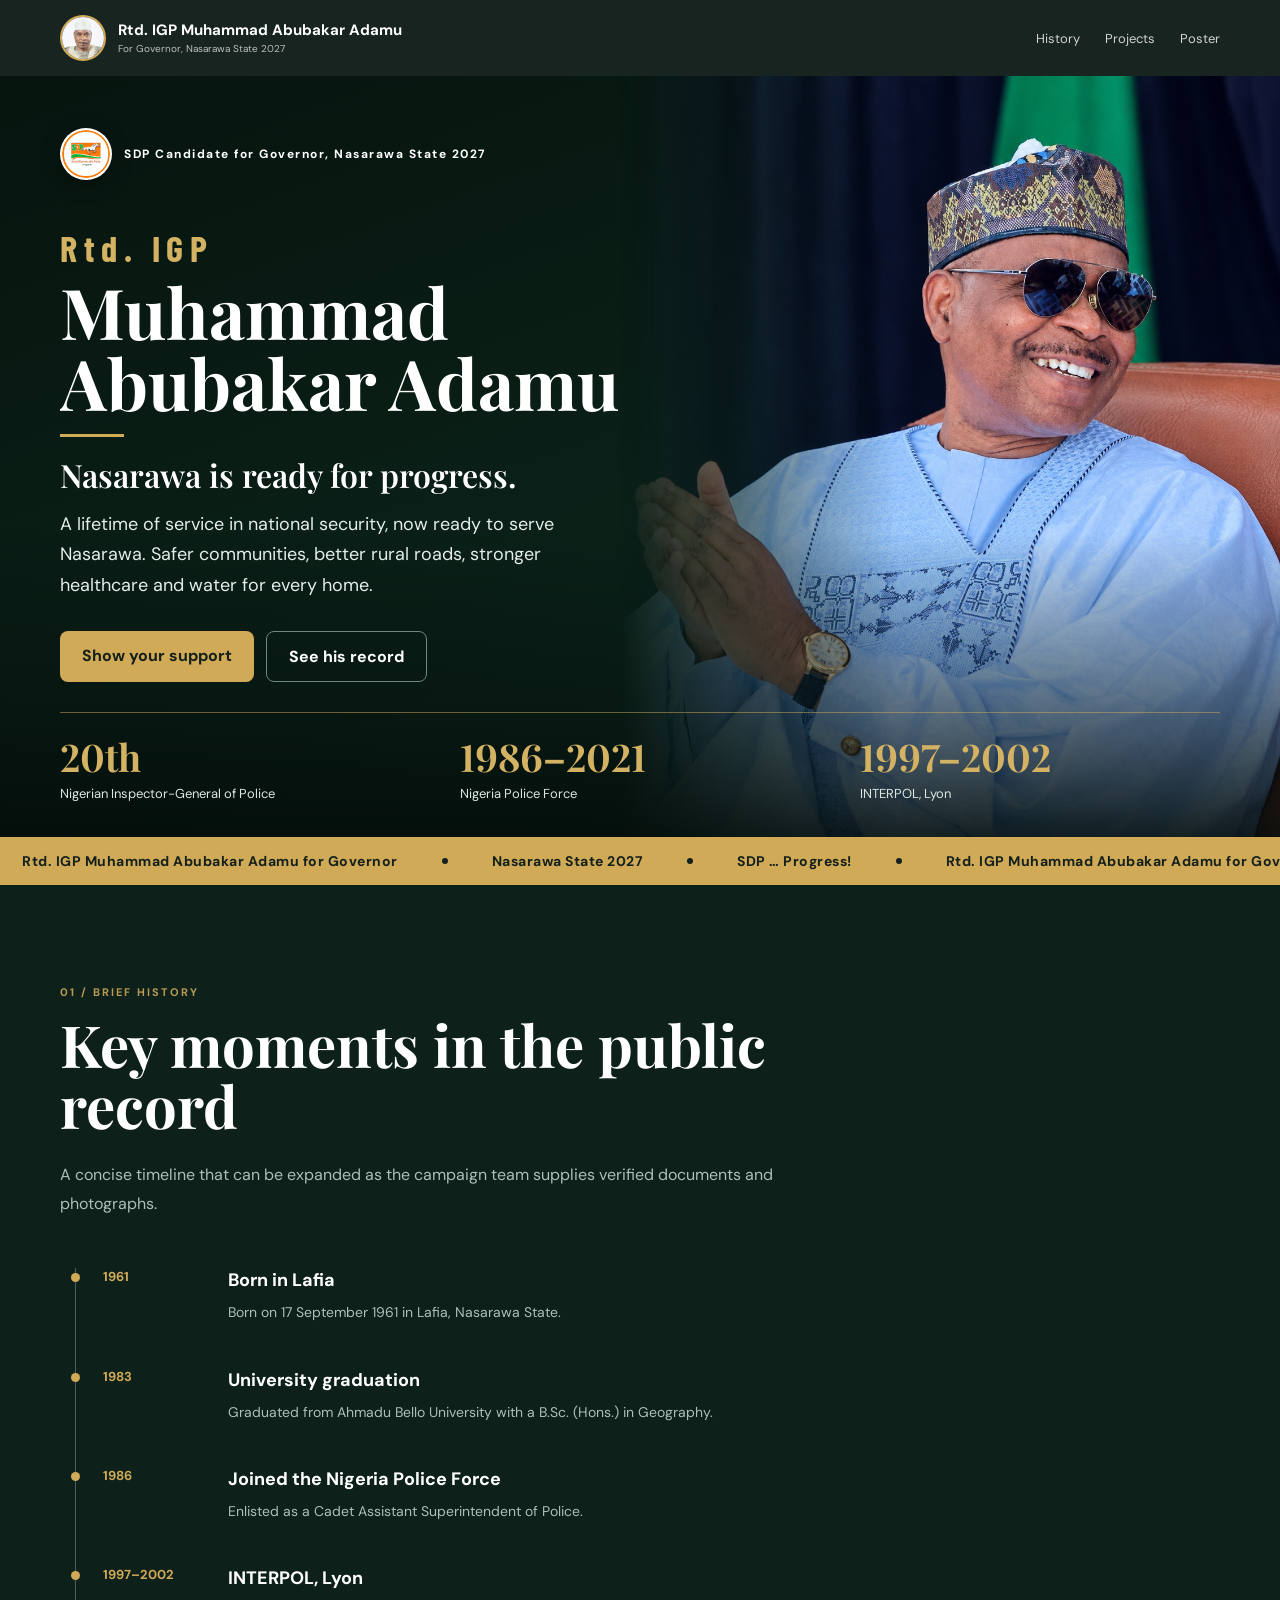
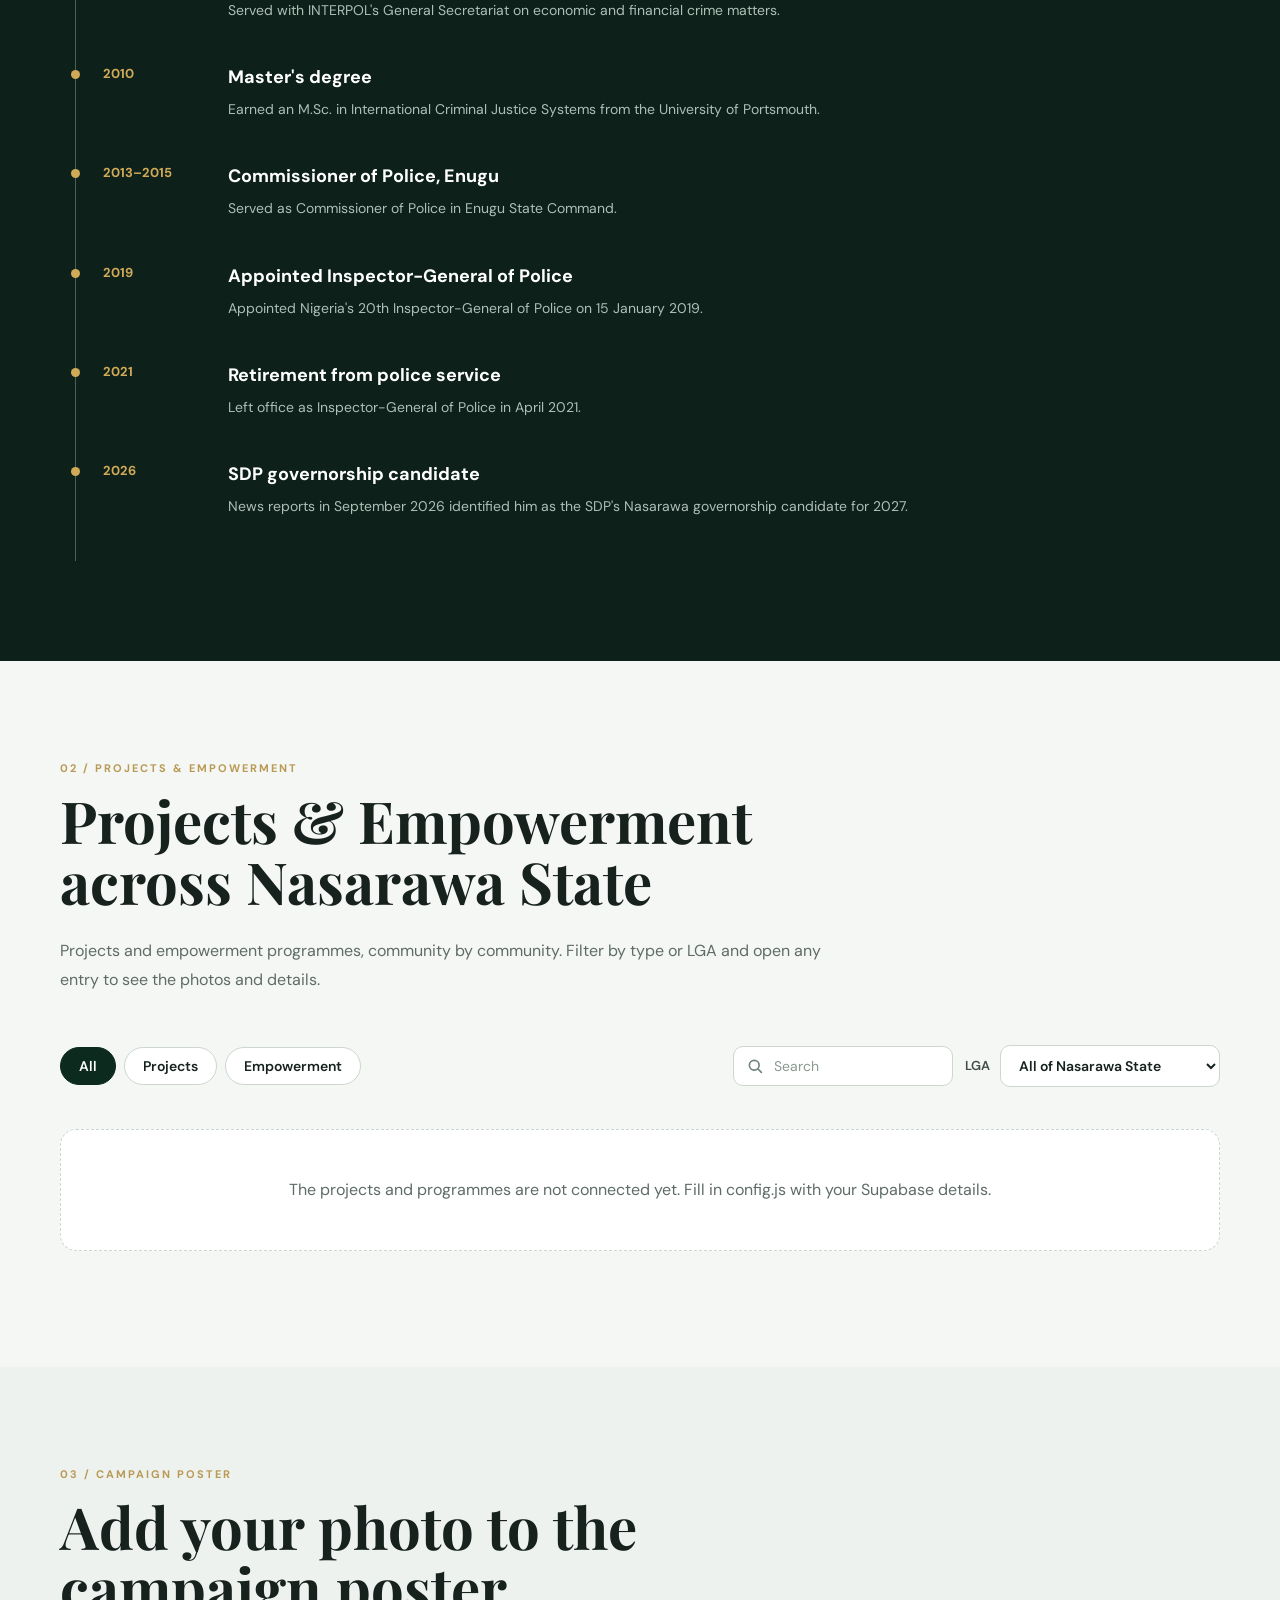
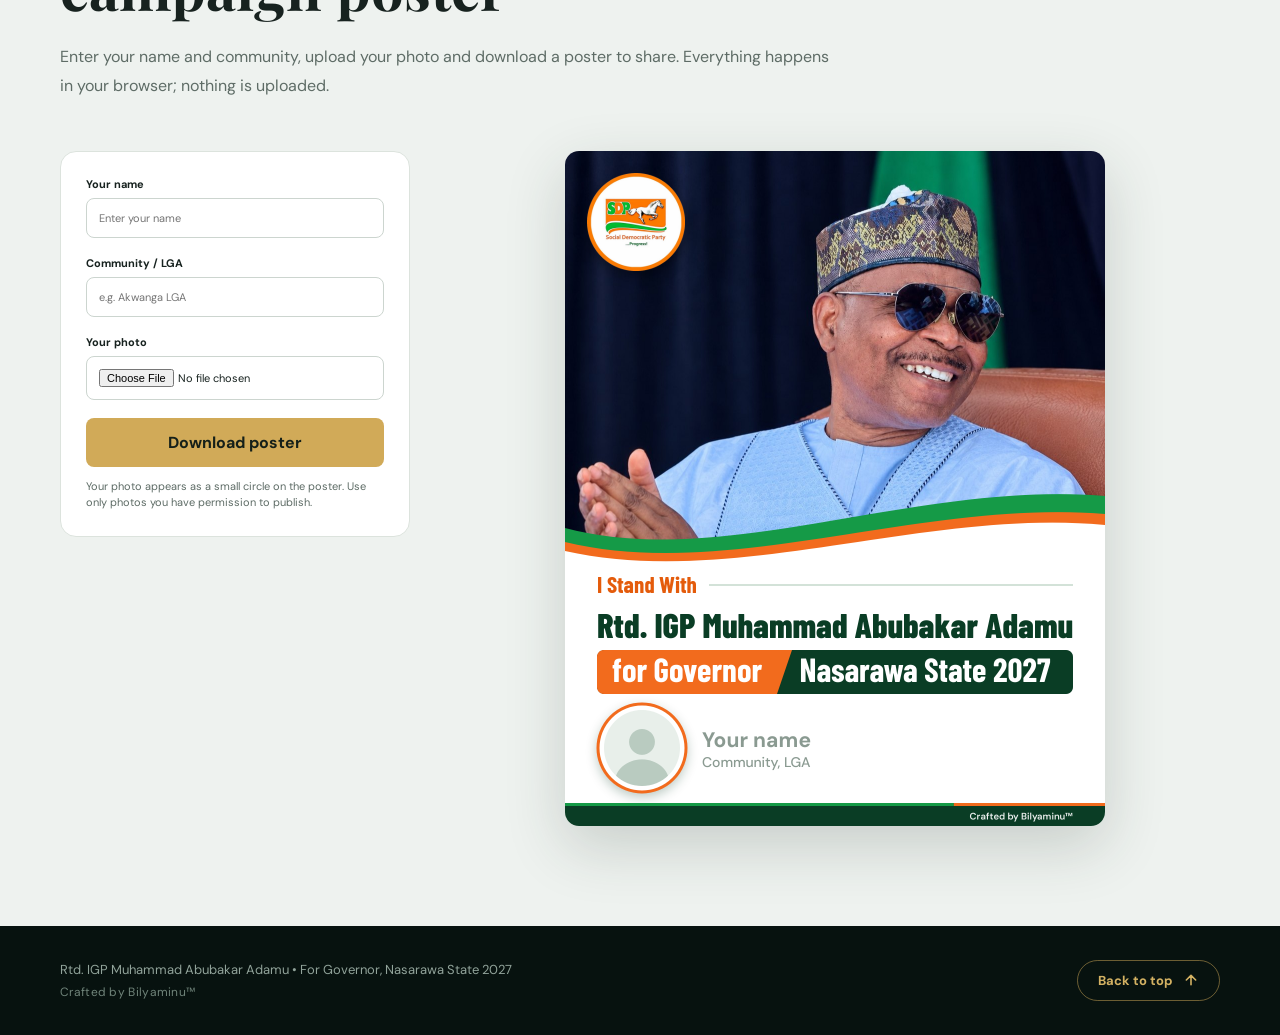
==== commit d060d81b: "Add poster download count" ====
--- a/public/index.html
+++ b/public/index.html
@@ -11,8 +11,8 @@
   <link rel="icon" type="image/png" sizes="16x16" href="favicon-16.png">
   <link rel="icon" type="image/png" sizes="192x192" href="favicon-192.png">
   <link rel="apple-touch-icon" href="apple-touch-icon.png">
-  <script src="js-flag.js?v=20260921b"></script>
-  <link rel="stylesheet" href="styles.css?v=20260921b">
+  <script src="js-flag.js?v=20260921e"></script>
+  <link rel="stylesheet" href="styles.css?v=20260921e">
 </head>
 <body id="top">
   <header class="topbar">
@@ -24,7 +24,7 @@
       <button class="menu" type="button" aria-label="Open menu" aria-expanded="false">☰</button>
       <nav>
         <a href="#timeline">History</a>
-        <a href="#programmes">Programmes</a>
+        <a href="#programmes">Projects</a>
         <a href="#studio">Poster</a>
       </nav>
     </div>
@@ -90,14 +90,14 @@
 
     <section id="programmes" class="section">
       <div class="container">
-        <div class="section-kicker reveal">02 / WORKS &amp; EMPOWERMENT</div>
+        <div class="section-kicker reveal">02 / PROJECTS &amp; EMPOWERMENT</div>
         <div class="section-head reveal">
-          <h2>Works and empowerment programmes across Nasarawa State</h2>
+          <h2>Projects &amp; Empowerment across Nasarawa State</h2>
           <p>Projects and empowerment programmes, community by community. Filter by type or LGA and open any entry to see the photos and details.</p>
         </div>
 
         <div class="prog-summary" id="progSummary" hidden>
-          <div><b data-count="0" id="sumTotal">0</b><span>Works and programmes</span></div>
+          <div><b data-count="0" id="sumTotal">0</b><span>Projects and programmes</span></div>
           <div><b data-count="0" id="sumLgas">0</b><span>LGAs reached, of 13</span></div>
           <div id="sumPeopleWrap"><b data-count="0" id="sumPeople">0</b><span>Beneficiaries</span></div>
         </div>
@@ -105,7 +105,7 @@
         <div class="prog-toolbar" id="progToolbar">
           <div class="chips" role="group" aria-label="Filter by type">
             <button type="button" class="chip" data-type="" aria-pressed="true">All</button>
-            <button type="button" class="chip" data-type="work" aria-pressed="false">Works</button>
+            <button type="button" class="chip" data-type="work" aria-pressed="false">Projects</button>
             <button type="button" class="chip" data-type="empowerment" aria-pressed="false">Empowerment</button>
           </div>
           <div class="prog-filters">
@@ -176,6 +176,7 @@
             <label for="supporterPhoto">Your photo<input id="supporterPhoto" type="file" accept="image/*"></label>
             <button id="downloadCard" class="btn primary full" type="button">Download poster</button>
             <p class="tiny">Your photo appears as a small circle on the poster. Use only photos you have permission to publish.</p>
+            <p class="poster-count" id="posterCount" hidden><b id="posterCountNum">0</b> <span id="posterCountLabel">posters downloaded so far</span></p>
           </div>
           <div class="canvas-shell reveal"><canvas id="poster" width="1080" height="1350" role="img" aria-label="Campaign poster preview for Rtd. IGP Muhammad Abubakar Adamu, for Governor Nasarawa State 2027"></canvas></div>
         </div>
@@ -195,12 +196,13 @@
       </a>
     </div>
   </footer>
-  <script src="poster-assets.js?v=20260921b"></script>
-  <script src="script.js?v=20260921b"></script>
+  <script src="poster-assets.js?v=20260921e"></script>
+  <script src="script.js?v=20260921e"></script>
   <script src="config.js"></script>
   <script src="vendor/supabase.js?v=2116"></script>
-  <script src="site-data.js?v=20260921b"></script>
-  <script src="db.js?v=20260921b"></script>
-  <script src="programmes.js?v=20260921b"></script>
+  <script src="site-data.js?v=20260921e"></script>
+  <script src="db.js?v=20260921e"></script>
+  <script src="poster-counter.js?v=20260921e"></script>
+  <script src="programmes.js?v=20260921e"></script>
 </body>
 </html>
--- a/public/styles.css
+++ b/public/styles.css
@@ -241,6 +241,9 @@
 .studio-controls input{width:100%;padding:12px;margin-top:7px;border:1px solid #ccd5cf;border-radius:8px;font:inherit;font-weight:400;background:#fff}
 .full{width:100%}
 .tiny{font-size:11px!important;line-height:1.5!important;margin-bottom:0}
+.poster-count{margin:14px 0 0;padding-top:14px;border-top:1px solid #e3e9e5;font-size:12px;color:#5e6c66;text-align:center}
+.poster-count b{display:inline;font-family:"Playfair Display",Georgia,serif;font-variant-numeric:lining-nums;font-size:20px;color:#0d2a1e;margin-right:5px}
+
 .canvas-shell{display:flex;justify-content:center}
 .canvas-shell canvas{width:min(540px,100%);height:auto;background:#fff;box-shadow:0 20px 60px #24352d30;border-radius:14px}
 
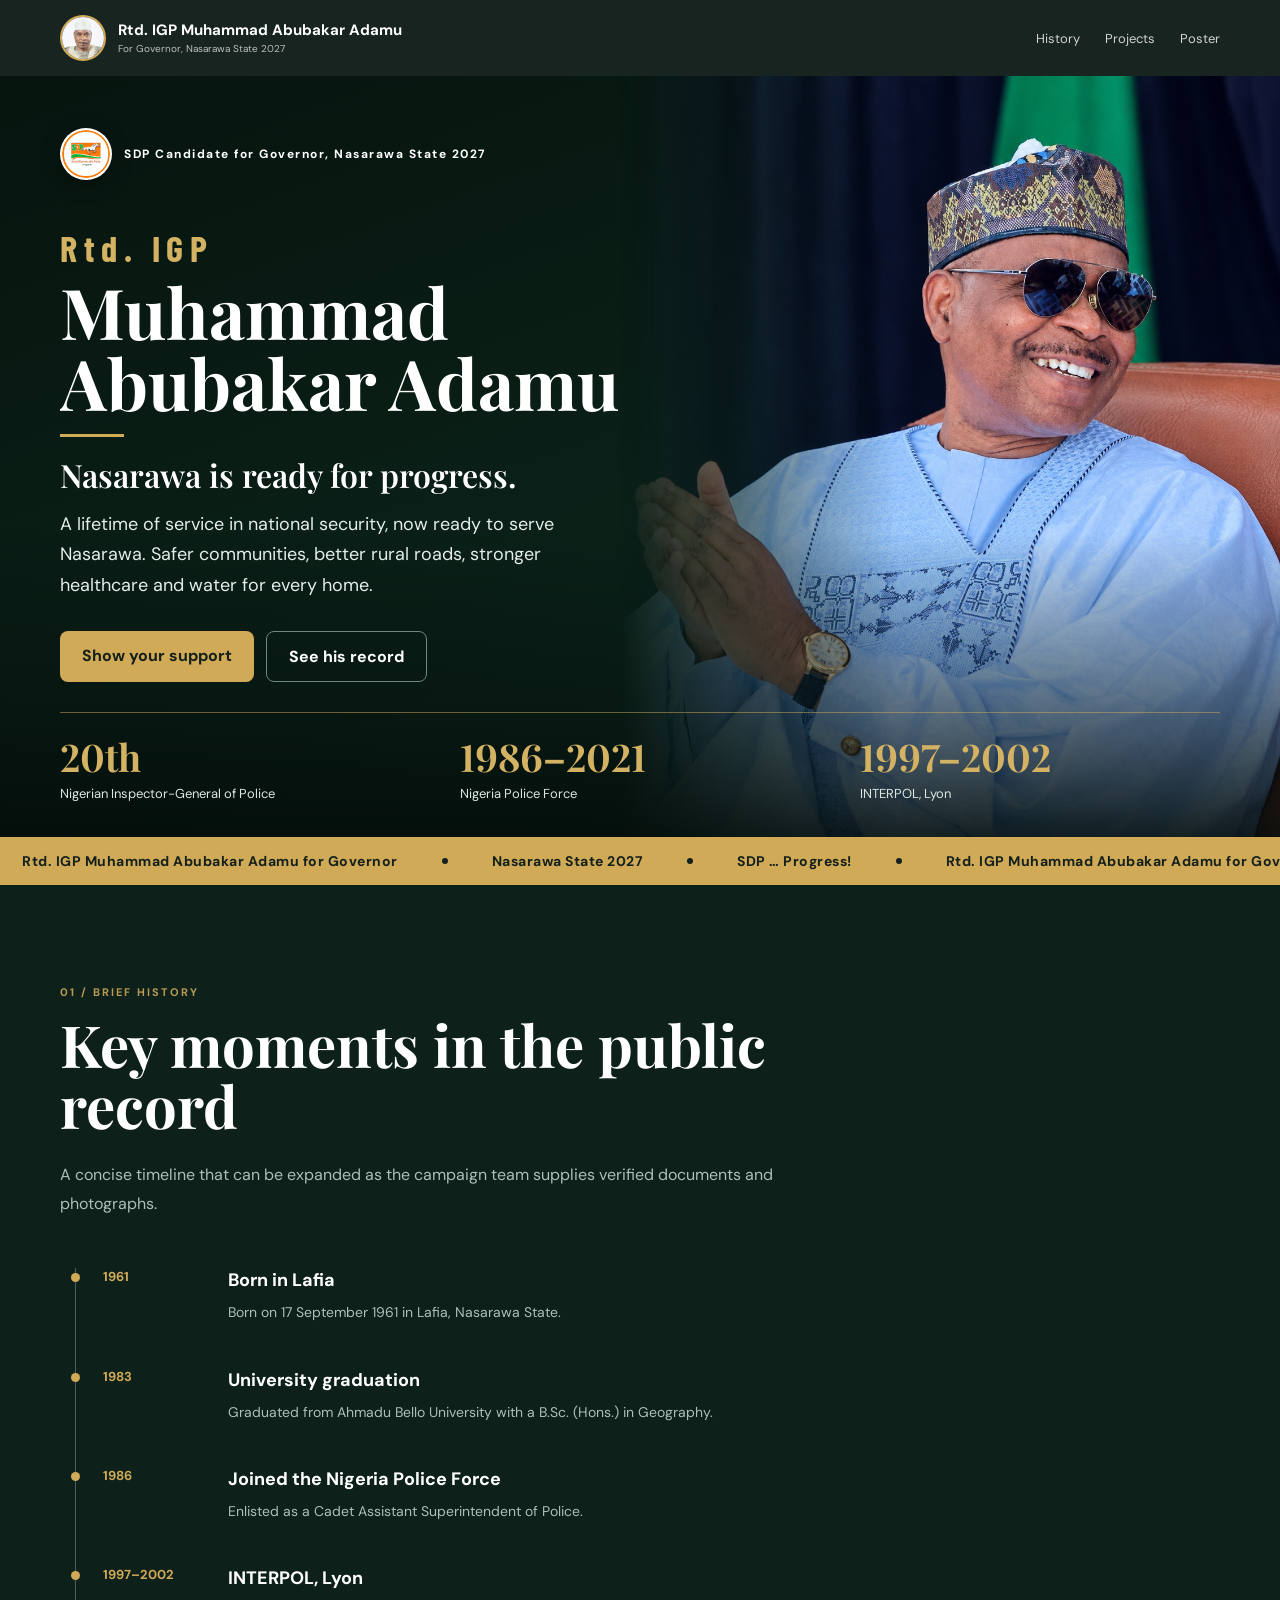
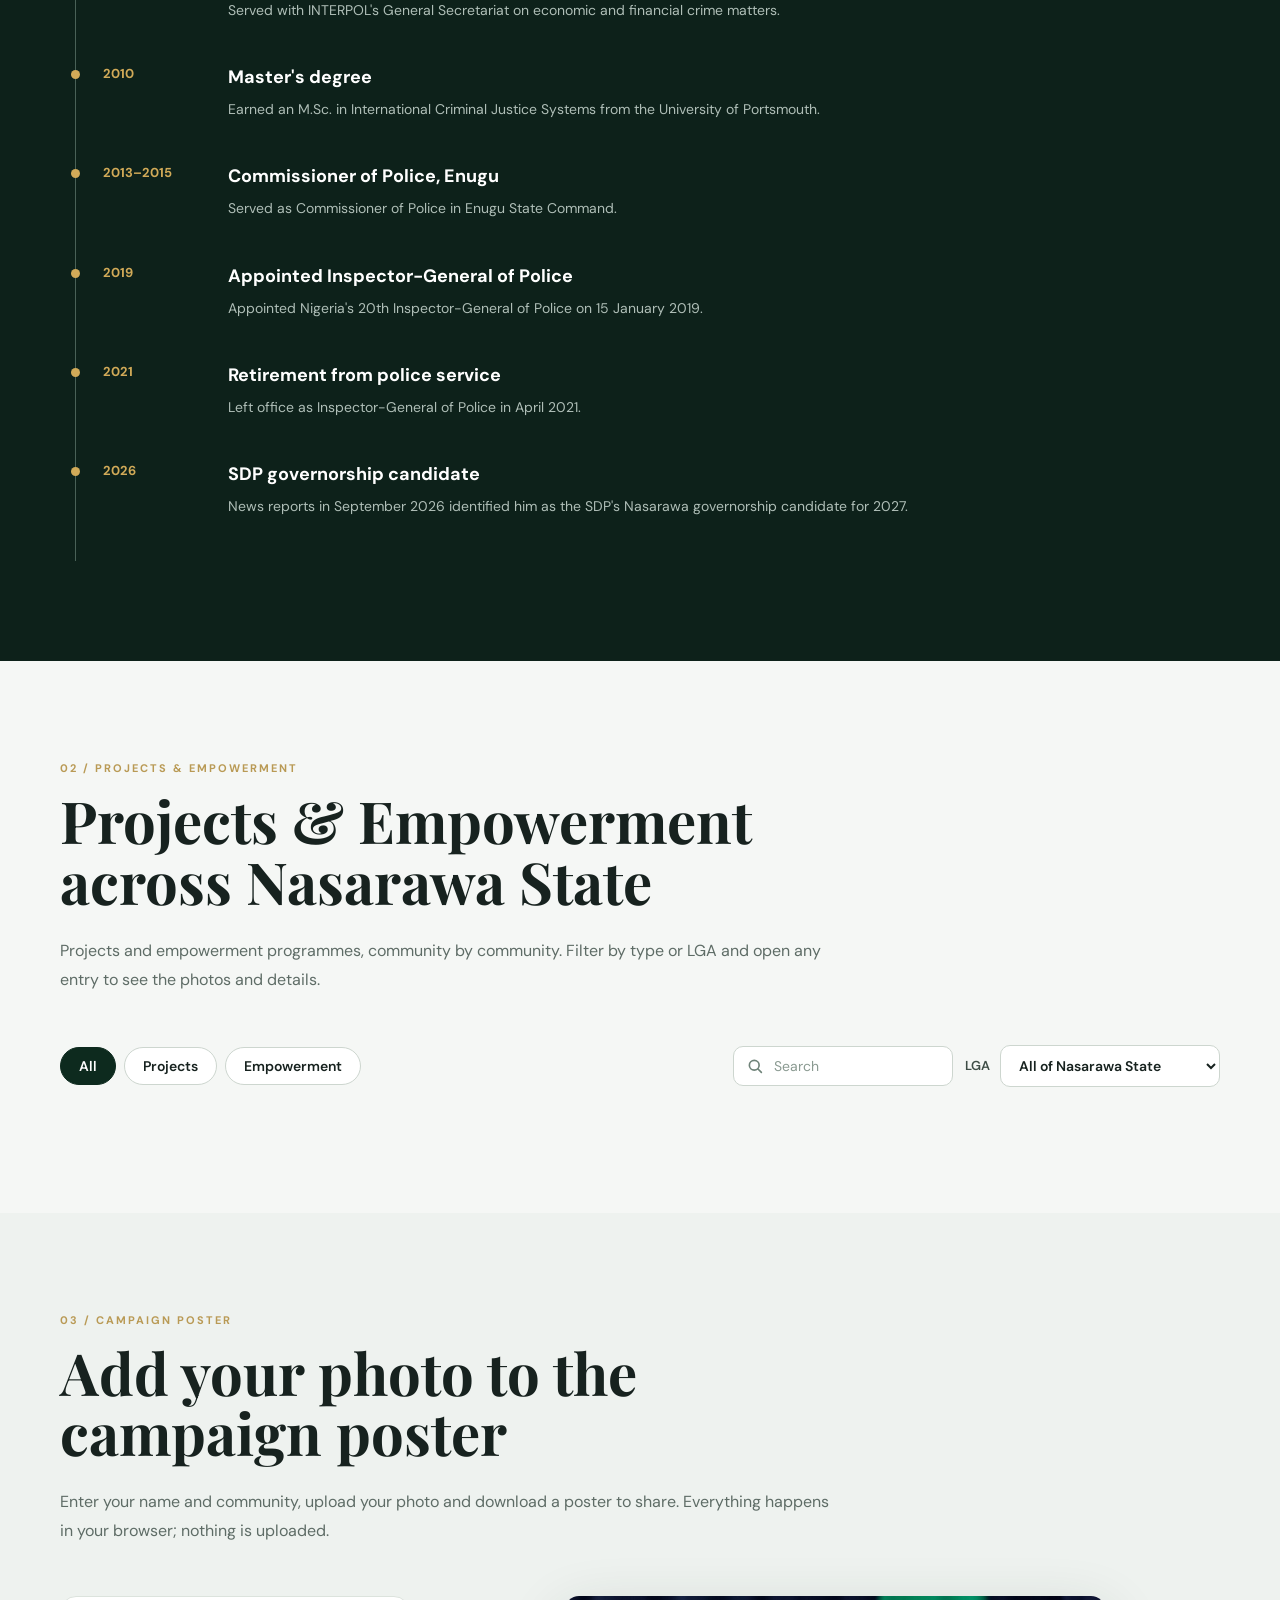
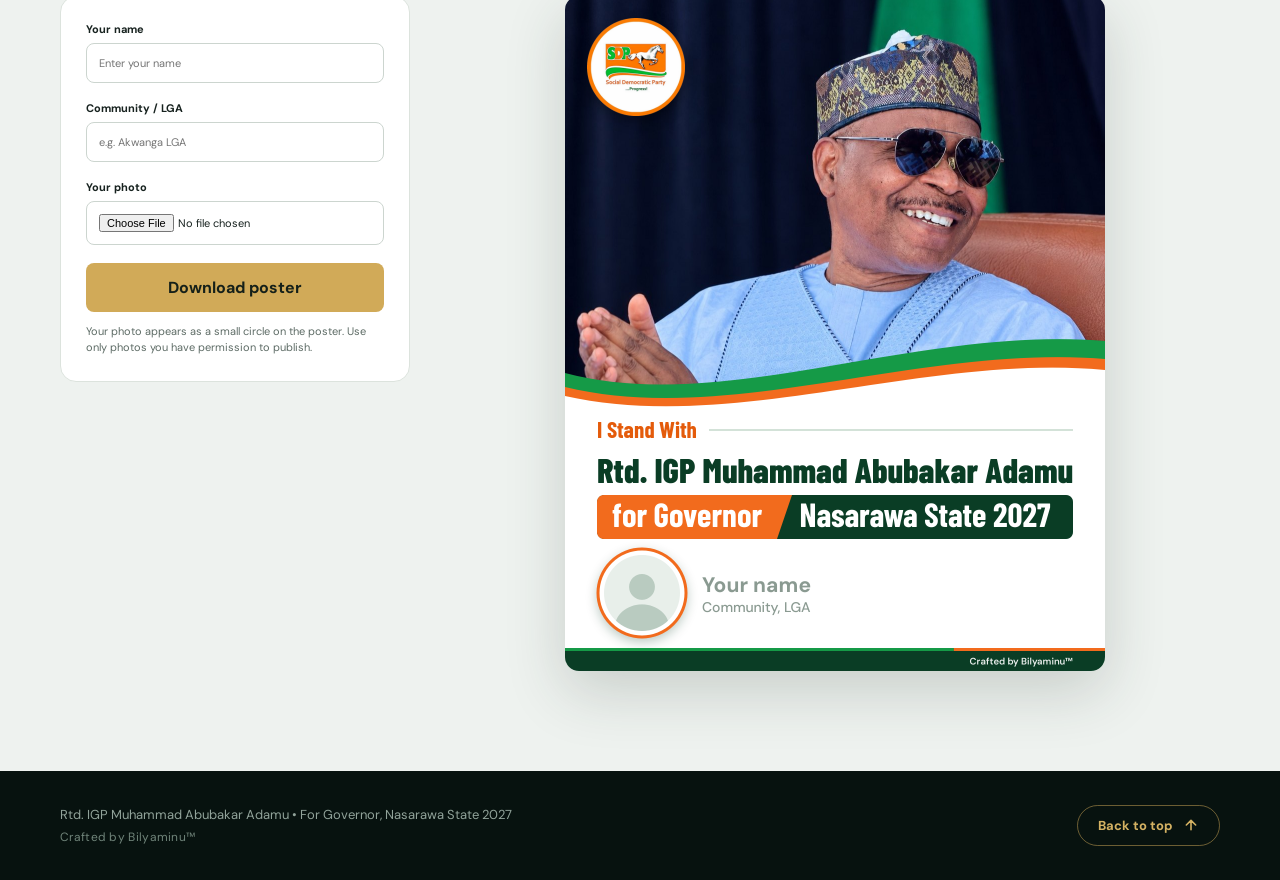
==== commit ab83684f: "Fix download poster count on mobile" ====
--- a/public/index.html
+++ b/public/index.html
@@ -11,8 +11,8 @@
   <link rel="icon" type="image/png" sizes="16x16" href="favicon-16.png">
   <link rel="icon" type="image/png" sizes="192x192" href="favicon-192.png">
   <link rel="apple-touch-icon" href="apple-touch-icon.png">
-  <script src="js-flag.js?v=20260921e"></script>
-  <link rel="stylesheet" href="styles.css?v=20260921e">
+  <script src="js-flag.js?v=20260921f"></script>
+  <link rel="stylesheet" href="styles.css?v=20260921f">
 </head>
 <body id="top">
   <header class="topbar">
@@ -196,13 +196,13 @@
       </a>
     </div>
   </footer>
-  <script src="poster-assets.js?v=20260921e"></script>
-  <script src="script.js?v=20260921e"></script>
+  <script src="poster-assets.js?v=20260921f"></script>
+  <script src="script.js?v=20260921f"></script>
   <script src="config.js"></script>
   <script src="vendor/supabase.js?v=2116"></script>
-  <script src="site-data.js?v=20260921e"></script>
-  <script src="db.js?v=20260921e"></script>
-  <script src="poster-counter.js?v=20260921e"></script>
-  <script src="programmes.js?v=20260921e"></script>
+  <script src="site-data.js?v=20260921f"></script>
+  <script src="db.js?v=20260921f"></script>
+  <script src="poster-counter.js?v=20260921f"></script>
+  <script src="programmes.js?v=20260921f"></script>
 </body>
 </html>
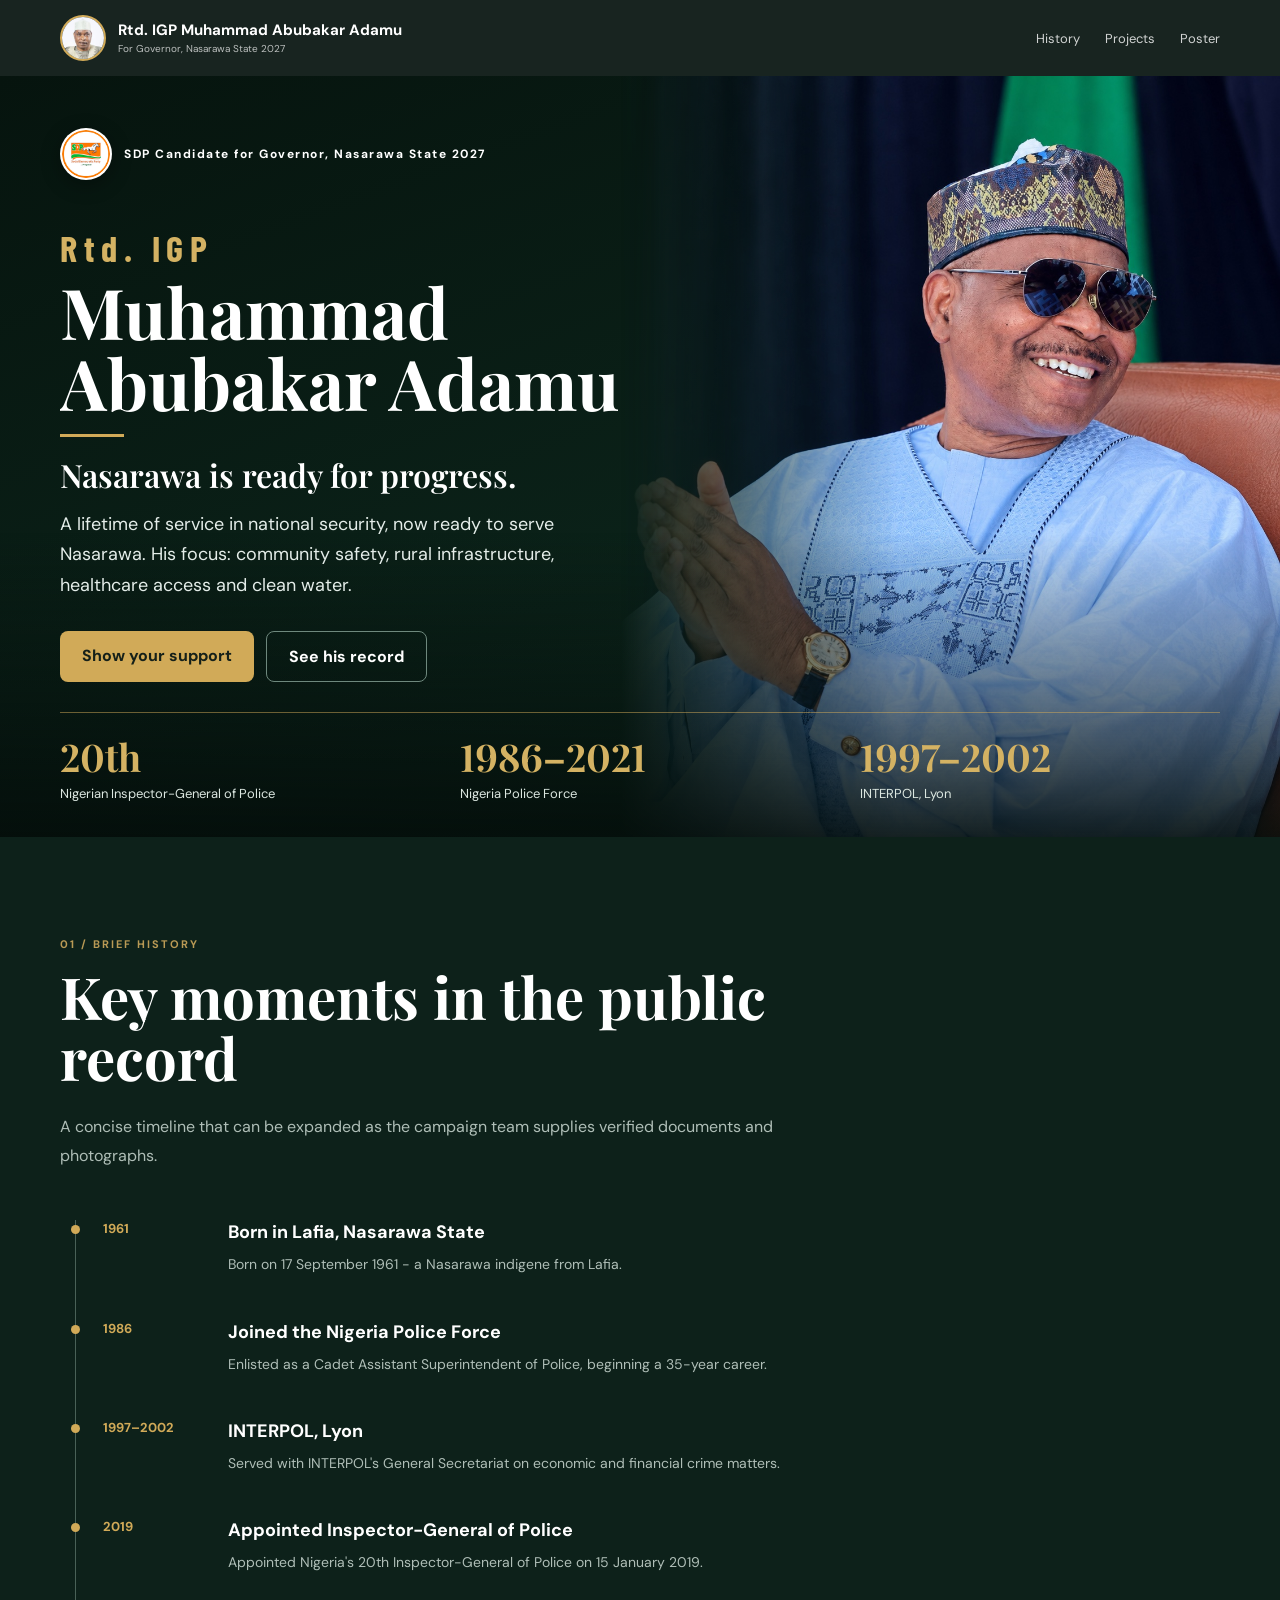
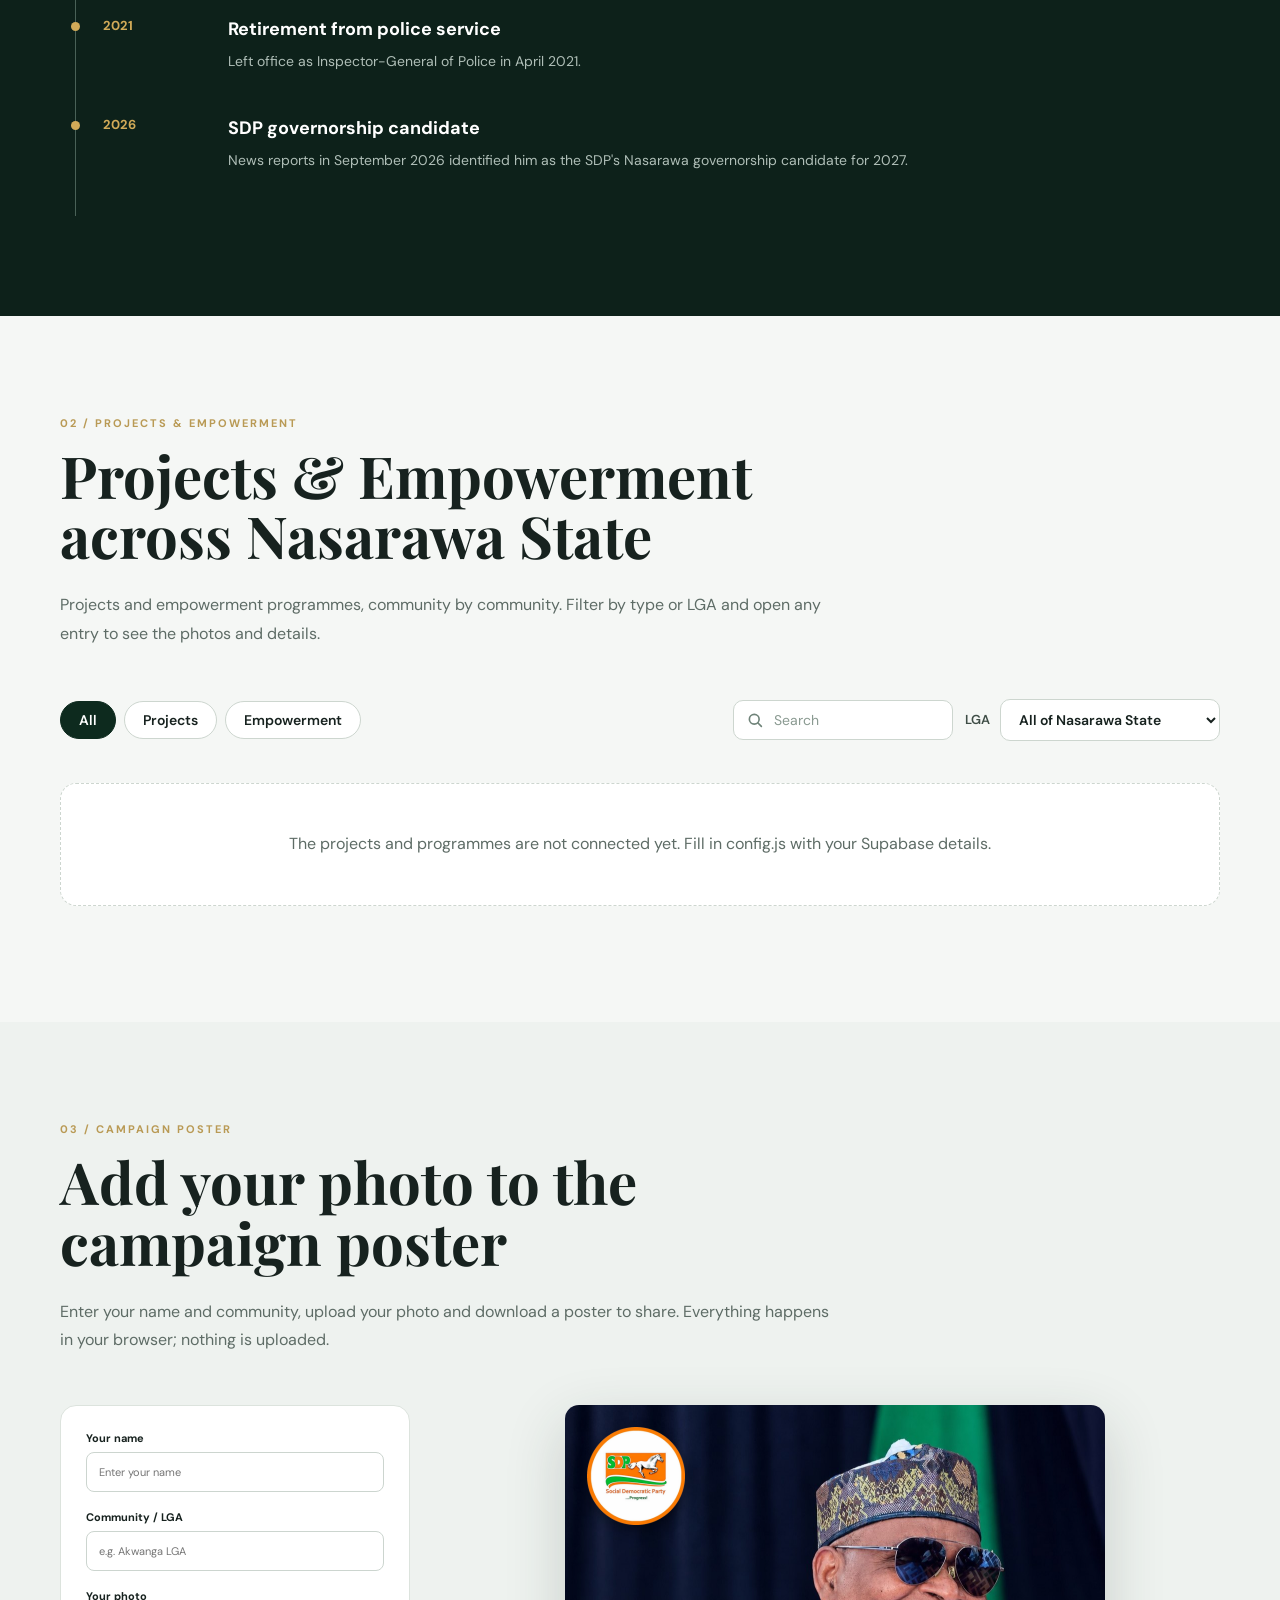
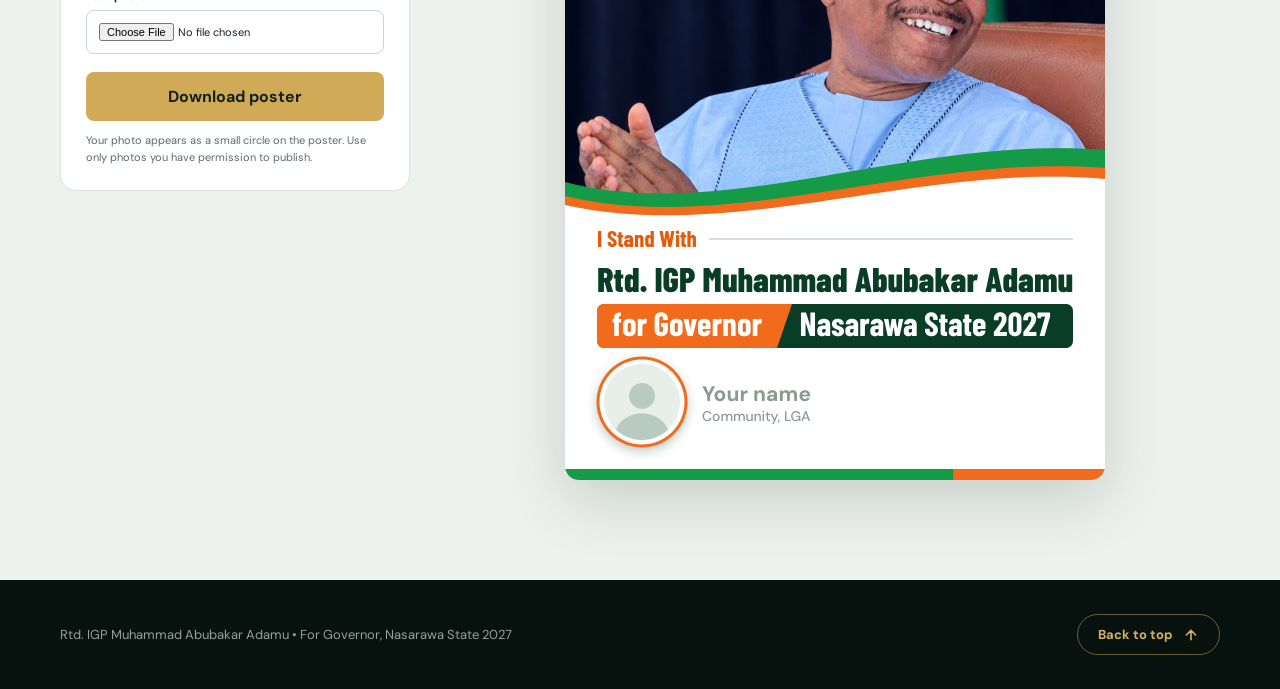
==== commit 5fd3f02b: "Removed trademark and ticker replaced" ====
--- a/public/index.html
+++ b/public/index.html
@@ -6,13 +6,30 @@
   <meta name="description" content="Rtd. IGP Muhammad Abubakar Adamu, former Inspector-General of Police, is the Social Democratic Party's candidate for Governor of Nasarawa State in 2027.">
   <meta name="theme-color" content="#0a1713">
   <title>Rtd. IGP Muhammad Abubakar Adamu | For Governor, Nasarawa 2027</title>
+
+  
+  <link rel="canonical" href="https://ma-adamu2027.vercel.app/">
+  <meta property="og:type" content="website">
+  <meta property="og:site_name" content="Rtd. IGP Muhammad Abubakar Adamu — Nasarawa 2027">
+  <meta property="og:title" content="Rtd. IGP Muhammad Abubakar Adamu | For Governor, Nasarawa 2027">
+  <meta property="og:description" content="Rtd. IGP Muhammad Abubakar Adamu, former Inspector-General of Police, is the Social Democratic Party's candidate for Governor of Nasarawa State in 2027.">
+  <meta property="og:url" content="https://ma-adamu2027.vercel.app/">
+  <meta property="og:image" content="https://ma-adamu2027.vercel.app/og-card.jpg">
+  <meta property="og:image:width" content="1200">
+  <meta property="og:image:height" content="630">
+  <meta property="og:image:alt" content="Rtd. IGP Muhammad Abubakar Adamu — SDP candidate for Governor, Nasarawa State 2027">
+  <meta property="og:locale" content="en_NG">
+  <meta name="twitter:card" content="summary_large_image">
+  <meta name="twitter:title" content="Rtd. IGP Muhammad Abubakar Adamu | For Governor, Nasarawa 2027">
+  <meta name="twitter:description" content="Rtd. IGP Muhammad Abubakar Adamu, former Inspector-General of Police, is the Social Democratic Party's candidate for Governor of Nasarawa State in 2027.">
+  <meta name="twitter:image" content="https://ma-adamu2027.vercel.app/og-card.jpg">
   <link rel="icon" href="favicon.ico" sizes="any">
   <link rel="icon" type="image/png" sizes="32x32" href="favicon-32.png">
   <link rel="icon" type="image/png" sizes="16x16" href="favicon-16.png">
   <link rel="icon" type="image/png" sizes="192x192" href="favicon-192.png">
   <link rel="apple-touch-icon" href="apple-touch-icon.png">
-  <script src="js-flag.js?v=20260921f"></script>
-  <link rel="stylesheet" href="styles.css?v=20260921f">
+  <script src="js-flag.js?v=20260926a"></script>
+  <link rel="stylesheet" href="styles.css?v=20260926a">
 </head>
 <body id="top">
   <header class="topbar">
@@ -41,7 +58,7 @@
             <span class="line" aria-hidden="true"><span>Abubakar Adamu</span></span>
           </h1>
           <p class="hero-slogan">Nasarawa is ready for progress.</p>
-          <p class="hero-lead">A lifetime of service in national security, now ready to serve Nasarawa. Safer communities, better rural roads, stronger healthcare and water for every home.</p>
+          <p class="hero-lead">A lifetime of service in national security, now ready to serve Nasarawa. His focus: community safety, rural infrastructure, healthcare access and clean water.</p>
           <div class="hero-actions">
             <a class="btn primary" href="#studio">Show your support</a>
             <a class="btn ghost" href="#timeline">See his record</a>
@@ -57,13 +74,13 @@
       </div>
     </section>
 
-    <section class="ticker" aria-label="Campaign banner">
-      <div class="ticker-track">
-        <div class="ticker-group">
-          <span>Rtd. IGP Muhammad Abubakar Adamu for Governor</span>
-          <span>Nasarawa State 2027</span>
-          <span>SDP … Progress!</span>
-        </div>
+    <section class="impact-strip" id="impactStrip" aria-label="Campaign impact so far" hidden>
+      <div class="container impact-strip-inner">
+        <span><b data-count="0" id="stripTotal">0</b> projects &amp; empowerment programmes</span>
+        <span class="dot" aria-hidden="true">•</span>
+        <span><b data-count="0" id="stripLgas">0</b> of 13 LGAs reached</span>
+        <span class="dot" aria-hidden="true" id="stripPeopleDot">•</span>
+        <span id="stripPeopleWrap"><b data-count="0" id="stripPeople">0</b> people reached so far</span>
       </div>
     </section>
 
@@ -75,12 +92,9 @@
           <p>A concise timeline that can be expanded as the campaign team supplies verified documents and photographs.</p>
         </div>
         <div class="timeline">
-          <article class="reveal"><b>1961</b><div><h3>Born in Lafia</h3><p>Born on 17 September 1961 in Lafia, Nasarawa State.</p></div></article>
-          <article class="reveal"><b>1983</b><div><h3>University graduation</h3><p>Graduated from Ahmadu Bello University with a B.Sc. (Hons.) in Geography.</p></div></article>
-          <article class="reveal"><b>1986</b><div><h3>Joined the Nigeria Police Force</h3><p>Enlisted as a Cadet Assistant Superintendent of Police.</p></div></article>
+          <article class="reveal"><b>1961</b><div><h3>Born in Lafia, Nasarawa State</h3><p>Born on 17 September 1961 - a Nasarawa indigene from Lafia.</p></div></article>
+          <article class="reveal"><b>1986</b><div><h3>Joined the Nigeria Police Force</h3><p>Enlisted as a Cadet Assistant Superintendent of Police, beginning a 35-year career.</p></div></article>
           <article class="reveal"><b>1997–2002</b><div><h3>INTERPOL, Lyon</h3><p>Served with INTERPOL's General Secretariat on economic and financial crime matters.</p></div></article>
-          <article class="reveal"><b>2010</b><div><h3>Master's degree</h3><p>Earned an M.Sc. in International Criminal Justice Systems from the University of Portsmouth.</p></div></article>
-          <article class="reveal"><b>2013–2015</b><div><h3>Commissioner of Police, Enugu</h3><p>Served as Commissioner of Police in Enugu State Command.</p></div></article>
           <article class="reveal"><b>2019</b><div><h3>Appointed Inspector-General of Police</h3><p>Appointed Nigeria's 20th Inspector-General of Police on 15 January 2019.</p></div></article>
           <article class="reveal"><b>2021</b><div><h3>Retirement from police service</h3><p>Left office as Inspector-General of Police in April 2021.</p></div></article>
           <article class="reveal"><b>2026</b><div><h3>SDP governorship candidate</h3><p>News reports in September 2026 identified him as the SDP's Nasarawa governorship candidate for 2027.</p></div></article>
@@ -174,6 +188,14 @@
             <label for="supporterName">Your name<input id="supporterName" maxlength="40" placeholder="Enter your name" autocomplete="name"></label>
             <label for="supporterArea">Community / LGA<input id="supporterArea" maxlength="40" placeholder="e.g. Akwanga LGA"></label>
             <label for="supporterPhoto">Your photo<input id="supporterPhoto" type="file" accept="image/*"></label>
+            <div class="photo-adjust" id="photoAdjust" hidden>
+              <div class="photo-adjust-row">
+                <span>Zoom</span>
+                <input type="range" id="supporterZoom" min="1" max="2.2" step="0.01" value="1">
+                <button type="button" class="link-btn" id="removePhoto">Remove</button>
+              </div>
+              <p class="tiny">Drag your photo on the poster preview to reposition it.</p>
+            </div>
             <button id="downloadCard" class="btn primary full" type="button">Download poster</button>
             <p class="tiny">Your photo appears as a small circle on the poster. Use only photos you have permission to publish.</p>
             <p class="poster-count" id="posterCount" hidden><b id="posterCountNum">0</b> <span id="posterCountLabel">posters downloaded so far</span></p>
@@ -188,21 +210,21 @@
     <div class="container footer-inner">
       <div class="footer-text">
         <p>Rtd. IGP Muhammad Abubakar Adamu • For Governor, Nasarawa State 2027</p>
-        <p class="credit">Crafted by Bilyaminu™</p>
-      </div>
+      </div>
+
+  <script src="vendor/supabase.js?v=2116"></script>
+  <script src="site-data.js?v=20260926a"></script>
+  <script src="db.js?v=20260926a"></script>
+  <script src="poster-counter.js?v=20260926a"></script>
+  <script src="programmes.js?v=20260926a"></script>
+</body>
+</html>
       <a class="to-top" href="#top">
         <span>Back to top</span>
         <svg viewBox="0 0 24 24" width="16" height="16" aria-hidden="true" focusable="false"><path d="M12 19V5M5 12l7-7 7 7" fill="none" stroke="currentColor" stroke-width="2.4" stroke-linecap="round" stroke-linejoin="round"/></svg>
       </a>
     </div>
   </footer>
-  <script src="poster-assets.js?v=20260921f"></script>
-  <script src="script.js?v=20260921f"></script>
-  <script src="config.js"></script>
-  <script src="vendor/supabase.js?v=2116"></script>
-  <script src="site-data.js?v=20260921f"></script>
-  <script src="db.js?v=20260921f"></script>
-  <script src="poster-counter.js?v=20260921f"></script>
-  <script src="programmes.js?v=20260921f"></script>
-</body>
-</html>
+  <script src="poster-assets.js?v=20260926a"></script>
+  <script src="script.js?v=20260926a"></script>
+  <script src="config.js"></script>
--- a/public/styles.css
+++ b/public/styles.css
@@ -67,7 +67,6 @@
 @keyframes fadeUp{from{opacity:0;transform:translateY(18px)}to{opacity:1;transform:none}}
 @keyframes draw{from{transform:scaleX(0)}to{transform:scaleX(1)}}
 @keyframes heroPhoto{from{opacity:0;transform:translateX(48px) scale(1.06)}to{opacity:1;transform:none}}
-@keyframes marquee{to{transform:translateX(-50%)}}
 
 .btn{border:0;border-radius:8px;padding:14px 22px;font:inherit;font-weight:700;cursor:pointer;display:inline-block;transition:transform .25s cubic-bezier(.2,.7,.2,1),box-shadow .25s,background-color .25s,border-color .25s}
 .btn:hover{transform:translateY(-3px)}
@@ -77,13 +76,12 @@
 .ghost{border:1px solid #6e887d;color:#fff}
 .ghost:hover{background:rgba(255,255,255,.1);border-color:#fff}
 
-/* Ticker: scrolling campaign banner */
-.ticker{background:#d1aa58;color:#14211b;font-size:14px;font-weight:700;letter-spacing:.5px;overflow:hidden}
-.ticker-track{display:flex;width:max-content;animation:marquee 50s linear infinite}
-.ticker:hover .ticker-track{animation-play-state:paused}
-.ticker-group{display:flex;flex:none;padding:15px 0}
-.ticker-group span{display:flex;align-items:center;white-space:nowrap;padding:0 22px}
-.ticker-group span:after{content:"";width:6px;height:6px;margin-left:44px;border-radius:50%;background:#14211b}
+/* Impact strip: a live one-line summary of Projects & Empowerment data.
+   Hidden until real numbers exist (see programmes.js renderSummary). */
+.impact-strip{background:#d1aa58;color:#14211b}
+.impact-strip-inner{display:flex;flex-wrap:wrap;justify-content:center;align-items:baseline;gap:8px 16px;padding:16px 0;font-size:14px;font-weight:600;letter-spacing:.2px;text-align:center}
+.impact-strip-inner b{font-family:"Playfair Display",Georgia,serif;font-variant-numeric:lining-nums;font-size:17px;font-weight:700;margin-right:4px}
+.impact-strip .dot{opacity:.55}
 
 /* Sections */
 .section{padding:100px 0}
@@ -241,6 +239,14 @@
 .studio-controls input{width:100%;padding:12px;margin-top:7px;border:1px solid #ccd5cf;border-radius:8px;font:inherit;font-weight:400;background:#fff}
 .full{width:100%}
 .tiny{font-size:11px!important;line-height:1.5!important;margin-bottom:0}
+.photo-adjust{margin-top:-6px}
+.photo-adjust-row{display:flex;align-items:center;gap:10px}
+.photo-adjust-row span{font-size:11px;font-weight:700;color:#3e4d46;flex:none}
+.photo-adjust-row input[type=range]{flex:1;accent-color:#0d2a1e;height:4px}
+.link-btn{background:none;border:0;padding:0;font:inherit;font-size:11px;font-weight:700;color:#0d2a1e;text-decoration:underline;text-underline-offset:2px;cursor:pointer;flex:none}
+.link-btn:hover{color:#9a762d}
+.canvas-shell canvas{touch-action:none}
+
 .poster-count{margin:14px 0 0;padding-top:14px;border-top:1px solid #e3e9e5;font-size:12px;color:#5e6c66;text-align:center}
 .poster-count b{display:inline;font-family:"Playfair Display",Georgia,serif;font-variant-numeric:lining-nums;font-size:20px;color:#0d2a1e;margin-right:5px}
 
@@ -251,7 +257,6 @@
 .site-footer{background:#07120f;color:#91a39a;padding:34px 0;font-size:13px}
 .footer-inner{display:flex;align-items:center;justify-content:space-between;gap:24px;flex-wrap:wrap}
 .footer-text p{margin:0}
-.footer-text .credit{margin-top:6px;font-size:12px;color:#6f8379;letter-spacing:.3px}
 .to-top{display:inline-flex;align-items:center;gap:10px;padding:11px 20px;border:1px solid rgba(209,170,88,.5);border-radius:999px;color:#d4b263;font-weight:700;font-size:13px;transition:background-color .25s,color .25s,border-color .25s,transform .25s}
 .to-top svg{transition:transform .3s cubic-bezier(.3,1.6,.5,1)}
 .to-top:hover{background:#d1aa58;border-color:#d1aa58;color:#152019;transform:translateY(-2px)}
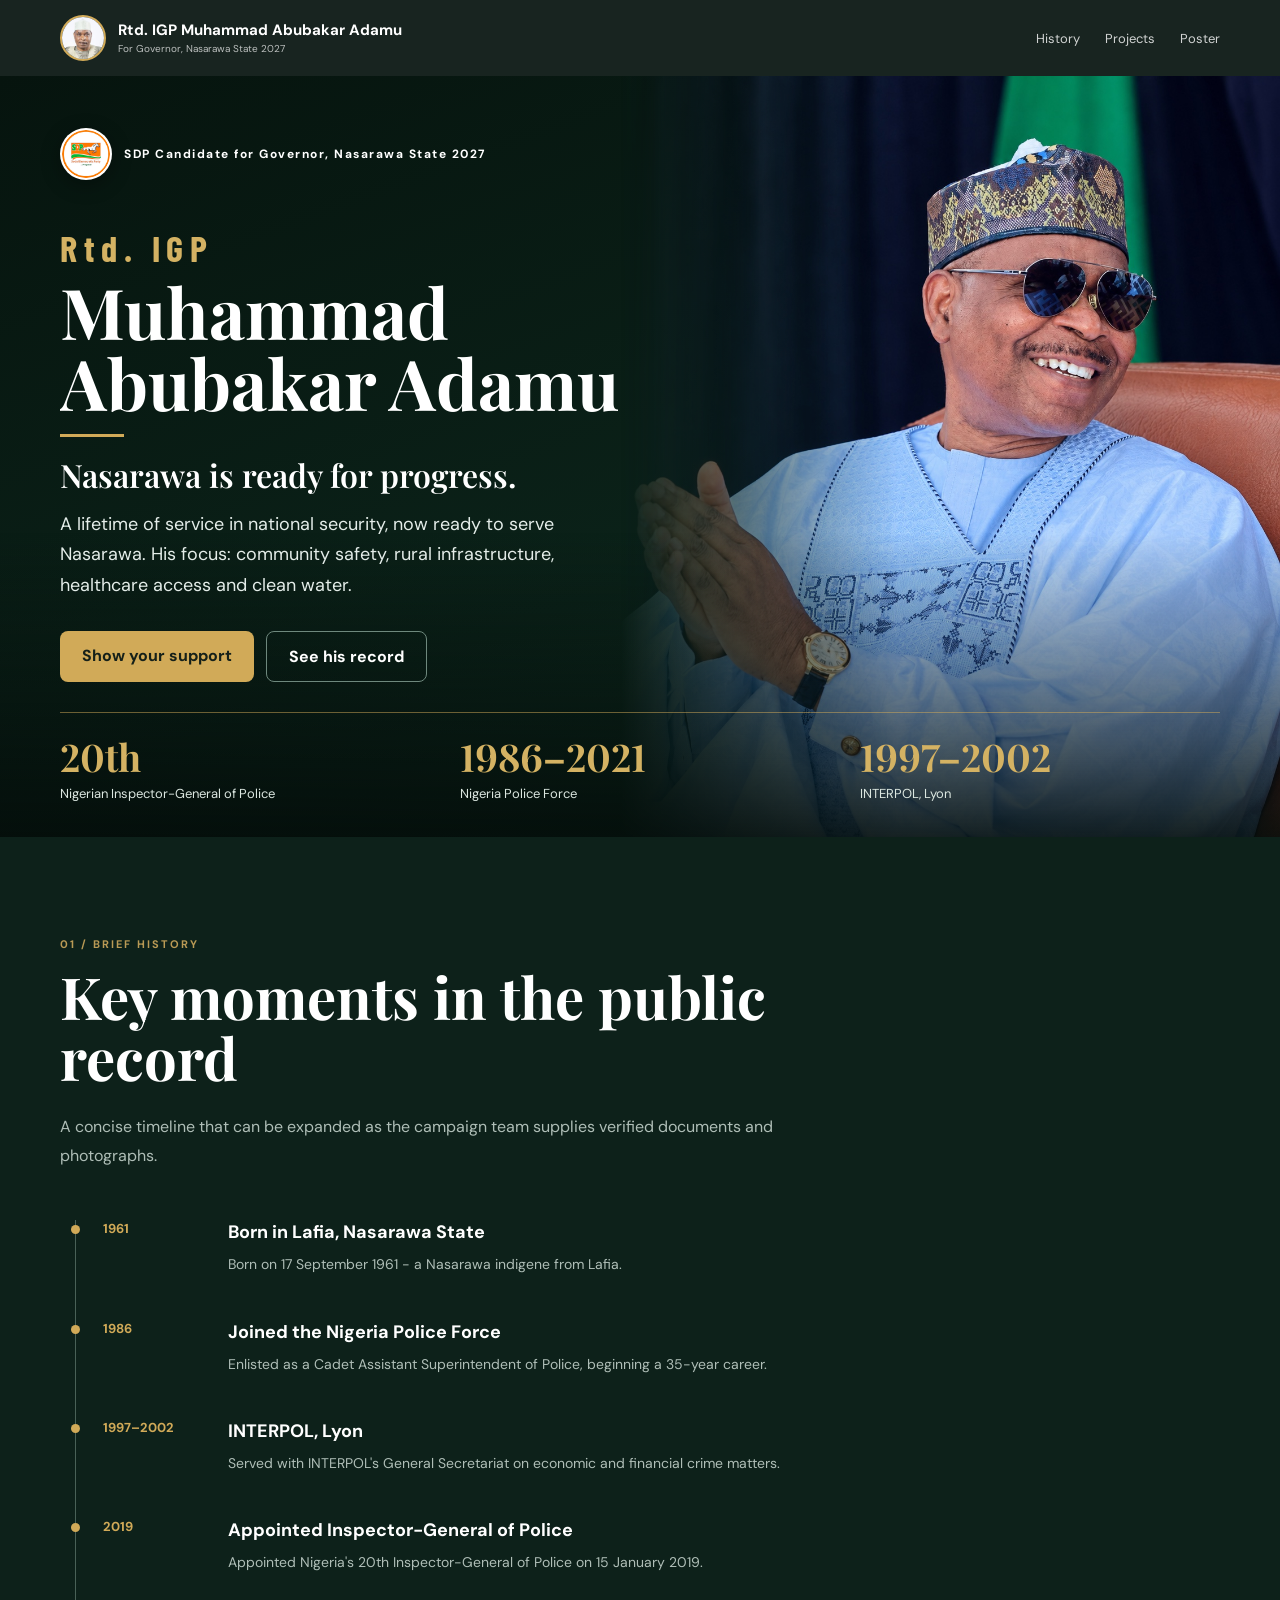
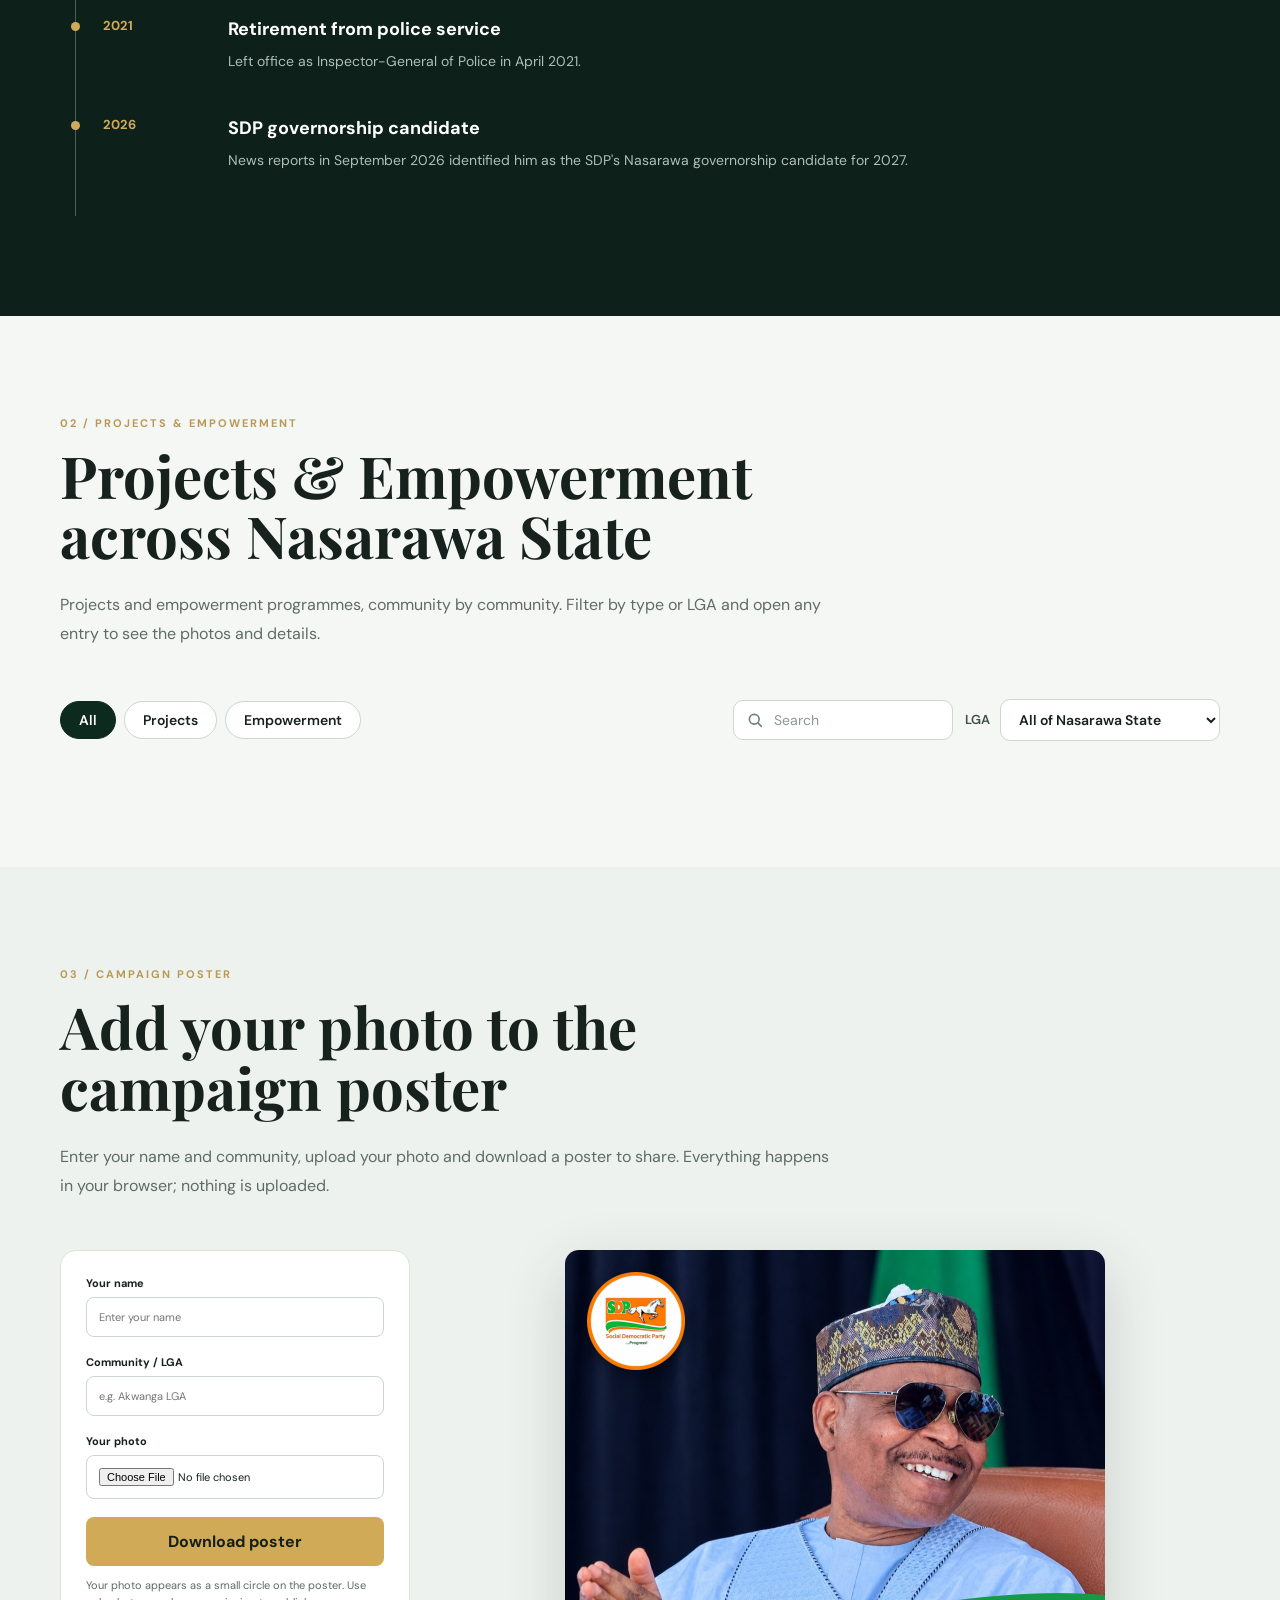
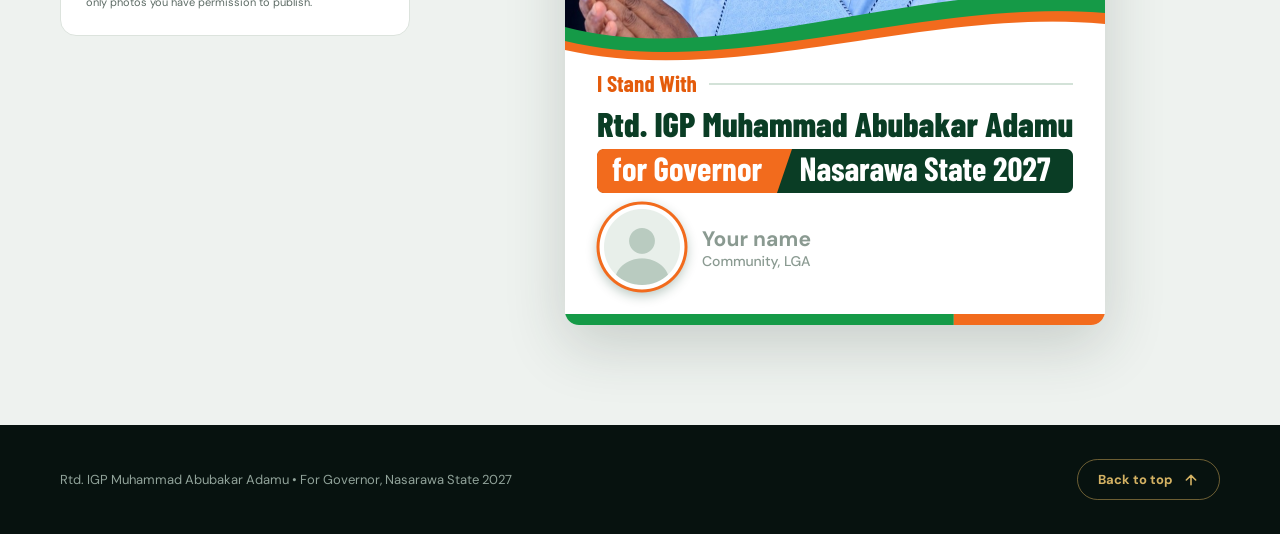
==== commit 4c457466: "Replace anon oublic key" ====
--- a/public/index.html
+++ b/public/index.html
@@ -7,7 +7,6 @@
   <meta name="theme-color" content="#0a1713">
   <title>Rtd. IGP Muhammad Abubakar Adamu | For Governor, Nasarawa 2027</title>
 
-  
   <link rel="canonical" href="https://ma-adamu2027.vercel.app/">
   <meta property="og:type" content="website">
   <meta property="og:site_name" content="Rtd. IGP Muhammad Abubakar Adamu — Nasarawa 2027">
@@ -211,14 +210,6 @@
       <div class="footer-text">
         <p>Rtd. IGP Muhammad Abubakar Adamu • For Governor, Nasarawa State 2027</p>
       </div>
-
-  <script src="vendor/supabase.js?v=2116"></script>
-  <script src="site-data.js?v=20260926a"></script>
-  <script src="db.js?v=20260926a"></script>
-  <script src="poster-counter.js?v=20260926a"></script>
-  <script src="programmes.js?v=20260926a"></script>
-</body>
-</html>
       <a class="to-top" href="#top">
         <span>Back to top</span>
         <svg viewBox="0 0 24 24" width="16" height="16" aria-hidden="true" focusable="false"><path d="M12 19V5M5 12l7-7 7 7" fill="none" stroke="currentColor" stroke-width="2.4" stroke-linecap="round" stroke-linejoin="round"/></svg>
@@ -227,4 +218,11 @@
   </footer>
   <script src="poster-assets.js?v=20260926a"></script>
   <script src="script.js?v=20260926a"></script>
-  <script src="config.js"></script>+  <script src="config.js"></script>
+  <script src="vendor/supabase.js?v=2116"></script>
+  <script src="site-data.js?v=20260926a"></script>
+  <script src="db.js?v=20260926a"></script>
+  <script src="poster-counter.js?v=20260926a"></script>
+  <script src="programmes.js?v=20260926a"></script>
+</body>
+</html>
